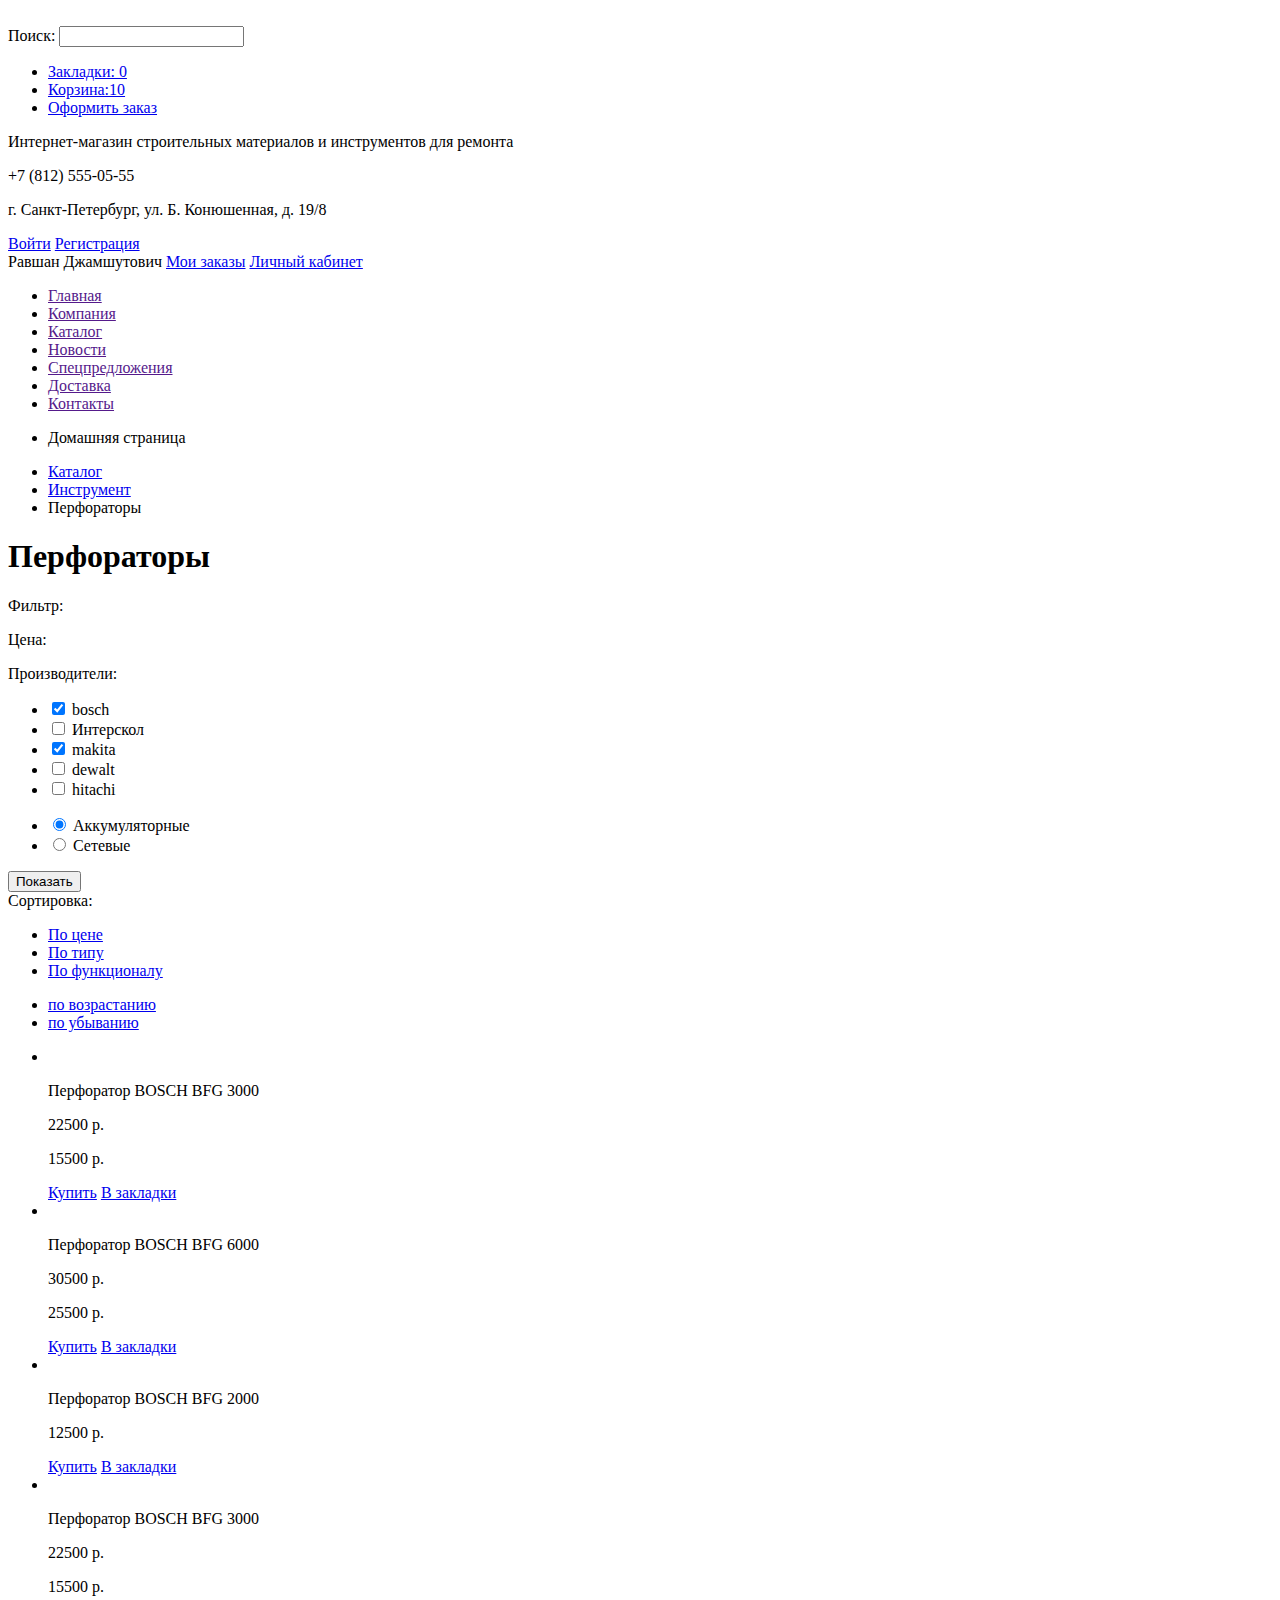
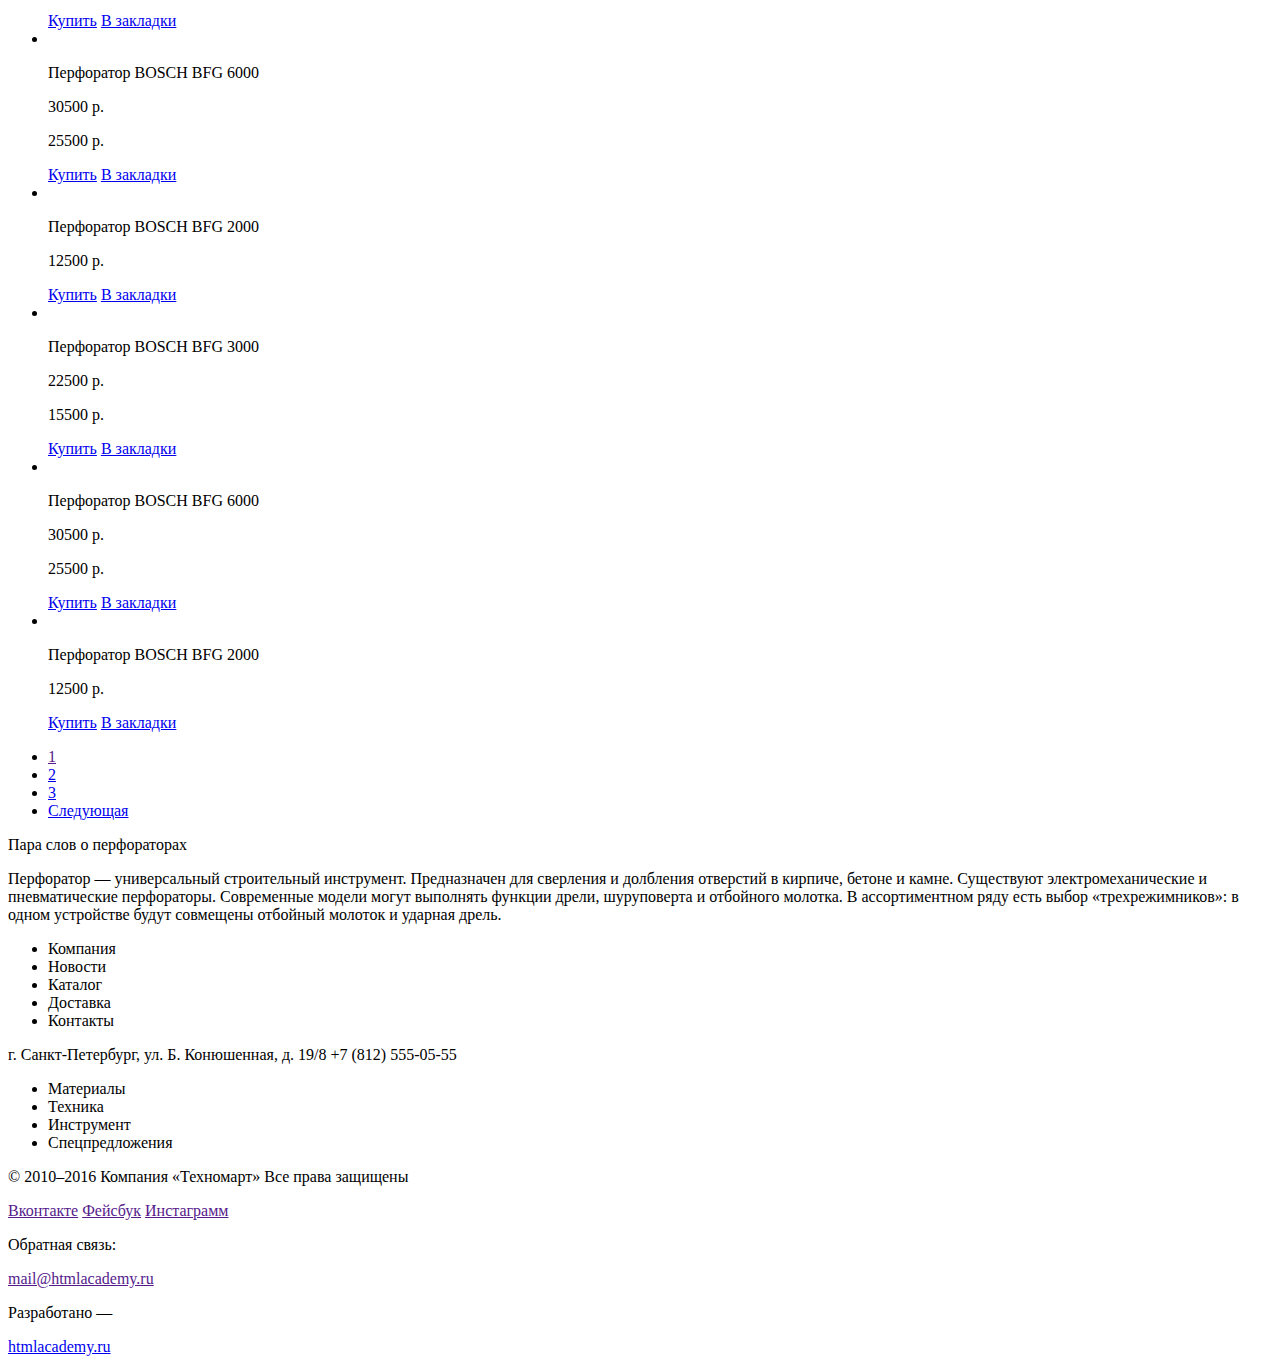
==== catalog.html @ 4c8e5099 "разметка catalog" ====
<!DOCTYPE html>
<html lang="ru">
  <head>
    <meta charset="utf-8">
    <title>HTML Academy: Техномарт</title>
  </head>
  <body>
    <header>
      <section class="top-menu">
        <div class="logo">
          <img src="" alt="">
        </div>
        <section class="top-menu__search">
          <form action="">
            <label for="search">Поиск:</label>
            <input type="text" name="search">
          </form>
        </section>
        <section class="top-menu__cart">
          <ul class="cart__list">
            <li class="cart__item">
              <a href="#" class="cart__link">Закладки: 0</a>
            </li>
            <li class="cart__item">
              <a href="#" class="cart__link  cart__link--color">Корзина:10</a>
            </li>
            <li class="cart__item">
              <a href="#" class="cart__link">Оформить заказ</a>
            </li>
          </ul>
        </section>
      </section>
      <section class="user-menu">
        <div class="user-menu__slogan">
          <p>Интернет-магазин строительных материалов и инструментов для ремонта</p>
        </div>
        <section class="user-menu__contacts">
          <p class="user-menu__contacts-tel">+7 (812) 555-05-55</p>
          <p class="user-menu__contacts-adress">г. Санкт-Петербург, ул. Б. Конюшенная, д. 19/8</p>
        </section>
        <section class="user-menu__login">
          <div class="user-menu__login-enter  user-menu__login-enter--hidden">
            <a href="#">Войти</a>
            <a href="#">Регистрация</a>
          </div>
          <div class="user-menu__login-info">
            <a class="user-menu__login-name">Равшан Джамшутович</a>
            <a href="#">Мои заказы</a>
            <a href="#">Личный кабинет</a>
          </div>
        </section>
      </section>
      <nav class="menu-navigation">
        <ul class="menu-navigation__list">
          <li class="menu-navigation__item">
            <a href="" class="menu-navigation__link">Главная</a>
            </li>
          <li class="menu-navigation__item">
            <a href="" class="menu-navigation__link">Компания</a>
          </li>
          <li class="menu-navigation__item">
            <a href="" class="menu-navigation__link">Каталог</a>
          </li>
          <li class="menu-navigation__item">
            <a href="" class="menu-navigation__link">Новости</a>
          </li>
          <li class="menu-navigation__item">
            <a href="" class="menu-navigation__link">Спецпредложения</a>
          </li>
          <li class="menu-navigation__item">
            <a href="" class="menu-navigation__link">Доставка</a>
          </li>
          <li class="menu-navigation__item">
            <a href="" class="menu-navigation__link">Контакты</a>
          </li>
        </ul>
      </nav>
    </header>
    <main class="catalog">
      <div class="breadcrumbs">
        <ul class="breadcrumbs__list">
          <li class="breadcrumbs__item">
            <p class="breadcrumbs__item-text  breadcrumbs__item-text--hidden">Домашняя страница</p>
          </li>
          <li class="breadcrumbs__item">
            <a href="#" class="breadcrumbs__item-link">Каталог</a>
          </li>
          <li class="breadcrumbs__item">
            <a href="#" class="breadcrumbs__item-link">Инструмент</a>
          </li>
          <li class="breadcrumbs__item">
            <a class="breadcrumbs__item-link">Перфораторы</a>
          </li>
        </ul>
      </div>
      <section class="catalog__title">
        <h1>Перфораторы</h1>
      </section>
      <aside class="filter">
        <form action="">
          <p class="filter__title">Фильтр:</p>
          <div class="filter__price">
            <p class="filter__price-title">Цена:</p>
            <div class="filter__price-toggle"></div>
            <div class="filter__price-numbers"></div>
          </div>
          <div class="filter__mark">
            <p class="filter__mark-title">Производители:</p>
            <ul class="filter__mark-list">
              <li class="filter__mark-item">
                <input type="checkbox" name="bosch" id="bosch" checked>
                <label for="bosch">bosch</label>
              </li>
              <li class="filter__mark-item">
                <input type="checkbox" name="interskol" id="interskol">
                <label for="interskol">Интерскол</label>
              </li>
              <li class="filter__mark-item">
                <input type="checkbox" name="makita" id="makita" checked>
                <label for="makita">makita</label>
              </li>
              <li class="filter__mark-item">
                <input type="checkbox" name="dewalt" id="dewalt">
                <label for="dewalt">dewalt</label>
              </li>
              <li class="filter__mark-item">
                <input type="checkbox" name="hitachi" id="hitachi">
                <label for="hitachi">hitachi</label>
              </li>
            </ul>
          </div>
          <div class="filter__type">
            <ul class="filter__type-list">
              <li class="filter__type-item">
                <input type="radio" name="battery" id="battery" value="Аккумуляторные" checked>
                <label for="battery">Аккумуляторные</label>
              </li>
              <li class="filter__type-item">
                <input type="radio" name="mains" id="mains" value="Сетевые">
                <label for="mains">Сетевые</label>
              </li>
            </ul>
          </div>
          <button type="submit">Показать</button>
        </form>
      </aside>
      <section class="catalog__content">
        <div class="sorting">
          <span class="sorting__title">Сортировка:</span>
          <ul class="sorting__menu">
            <li class="sorting__menu-item">
              <a href="#">По цене</a>
            </li>
            <li class="sorting__menu-item">
              <a href="#">По типу</a>
            </li>
            <li class="sorting__menu-item">
              <a href="#">По функционалу</a>
            </li>
          </ul>
          <ul class="sorting__sign">
            <li class="sorting__sign-item">
              <a href="#">по возрастанию</a>
            </li>
            <li class="sorting__sign-item">
              <a href="#">по убыванию</a>
            </li>
          </ul>
        </div>
        <section class="product">
          <ul class="product__list">
            <li class="product__item">
              <div class="product__item-info">
                <img src="" alt="">
                <p class="product__item-info-name">Перфоратор BOSCH BFG 3000</p>
                <p class="product__item-info-oldcost">22500 р.</p>
                <p class="product__item-info-price">15500 р.</p>
              </div>
              <div class="product__item-buy  product__item-buy--hover">
                <a href="#" class="product__item-buy-cart">Купить</a>
                <a href="#" class="product__item-buy-bookmarks">В закладки</a>
              </div>
            </li>
            <li class="product__item">
              <div class="product__item-info">
                <img src="" alt="">
                <p class="product__item-info-name">Перфоратор BOSCH BFG 6000</p>
                <p class="product__item-info-oldcost">30500 р.</p>
                <p class="product__item-info-price">25500 р.</p>
              </div>
              <div class="product__item-buy  product__item-buy--hover">
                <a href="#" class="product__item-buy-cart">Купить</a>
                <a href="#" class="product__item-buy-bookmarks">В закладки</a>
              </div>
            </li>
            <li class="product__item  product__item--new">
              <div class="product__item-info">
                <img src="" alt="">
                <p class="product__item-info-name">Перфоратор BOSCH BFG 2000</p>
                <p class="product__item-info-price">12500 р.</p>
              </div>
              <div class="product__item-buy  product__item-buy--hover">
                <a href="#" class="product__item-buy-cart">Купить</a>
                <a href="#" class="product__item-buy-bookmarks">В закладки</a>
              </div>
            </li>
            <li class="product__item">
              <div class="product__item-info">
                <img src="" alt="">
                <p class="product__item-info-name">Перфоратор BOSCH BFG 3000</p>
                <p class="product__item-info-oldcost">22500 р.</p>
                <p class="product__item-info-price">15500 р.</p>
              </div>
              <div class="product__item-buy  product__item-buy--hover">
                <a href="#" class="product__item-buy-cart">Купить</a>
                <a href="#" class="product__item-buy-bookmarks">В закладки</a>
              </div>
            </li>
            <li class="product__item  product__item--new">
              <div class="product__item-info">
                <img src="" alt="">
                <p class="product__item-info-name">Перфоратор BOSCH BFG 6000</p>
                <p class="product__item-info-oldcost">30500 р.</p>
                <p class="product__item-info-price">25500 р.</p>
              </div>
              <div class="product__item-buy  product__item-buy--hover">
                <a href="#" class="product__item-buy-cart">Купить</a>
                <a href="#" class="product__item-buy-bookmarks">В закладки</a>
              </div>
            </li>
            <li class="product__item">
              <div class="product__item-info">
                <img src="" alt="">
                <p class="product__item-info-name">Перфоратор BOSCH BFG 2000</p>
                <p class="product__item-info-price">12500 р.</p>
              </div>
              <div class="product__item-buy  product__item-buy--hover">
                <a href="#" class="product__item-buy-cart">Купить</a>
                <a href="#" class="product__item-buy-bookmarks">В закладки</a>
              </div>
            </li>
            <li class="product__item    product__item--new">
              <div class="product__item-info">
                <img src="" alt="">
                <p class="product__item-info-name">Перфоратор BOSCH BFG 3000</p>
                <p class="product__item-info-oldcost">22500 р.</p>
                <p class="product__item-info-price">15500 р.</p>
              </div>
              <div class="product__item-buy  product__item-buy--hover">
                <a href="#" class="product__item-buy-cart">Купить</a>
                <a href="#" class="product__item-buy-bookmarks">В закладки</a>
              </div>
            </li>
            <li class="product__item">
              <div class="product__item-info">
                <img src="" alt="">
                <p class="product__item-info-name">Перфоратор BOSCH BFG 6000</p>
                <p class="product__item-info-oldcost">30500 р.</p>
                <p class="product__item-info-price">25500 р.</p>
              </div>
              <div class="product__item-buy  product__item-buy--hover">
                <a href="#" class="product__item-buy-cart">Купить</a>
                <a href="#" class="product__item-buy-bookmarks">В закладки</a>
              </div>
            </li>
            <li class="product__item">
              <div class="product__item-info">
                <img src="" alt="">
                <p class="product__item-info-name">Перфоратор BOSCH BFG 2000</p>
                <p class="product__item-info-price">12500 р.</p>
              </div>
              <div class="product__item-buy  product__item-buy--hover">
                <a href="#" class="product__item-buy-cart">Купить</a>
                <a href="#" class="product__item-buy-bookmarks">В закладки</a>
              </div>
            </li>
          </ul>
        </section>
      </section>
      <div class="pagination">
        <ul class="pagination__list">
          <li class="pagination__item">
            <a href="" class="pagination__item-link">1</a>
          </li>
          <li class="pagination__item">
            <a href="#" class="pagination__item-link">2</a>
          </li>
          <li class="pagination__item">
            <a href="#" class="pagination__item-link">3</a>
          </li>
          <li class="pagination__item">
            <a href="#" class="pagination__item-link">Следующая</a>
          </li>
        </ul>
      </div>
      <section class="about-product">
        <span class="about-product__title">Пара слов о перфораторах</span>
        <p class="about-product__text">Перфоратор — универсальный строительный инструмент. Предназначен для сверления и долбления отверстий в кирпиче, бетоне и камне. Существуют электромеханические и пневматические перфораторы. Современные модели могут выполнять функции дрели, шуруповерта и отбойного молотка. В ассортиментном ряду есть выбор «трехрежимников»: в одном устройстве будут совмещены отбойный молоток и ударная дрель.
        </p>
      </section>
    </main>
    <footer>
      <div class="footer__top">
        <div class="logo"></div>
        <nav class="footer__top-menu">
          <ul class="footer__top-menu-list">
            <li class="footer__top-menu-item">Компания</li>
            <li class="footer__top-menu-item">Новости</li>
            <li class="footer__top-menu-item">Каталог</li>
            <li class="footer__top-menu-item">Доставка</li>
            <li class="footer__top-menu-item">Контакты</li>
          </ul>
        </nav>
        <p class="footer__top-adress">г. Санкт-Петербург, ул. Б. Конюшенная, д. 19/8 +7 (812) 555-05-55
        </p>
        <section class="footer__top-submenu">
          <ul class="footer__top-submenu-list">
            <li class="footer__top-submenu-item">Материалы</li>
            <li class="footer__top-submenu-item">Техника</li>
            <li class="footer__top-submenu-item">Инструмент</li>
            <li class="footer__top-submenu-item">Спецпредложения</li>
          </ul>
        </section>
      </div>
      <div class="footer-bottom">
        <section class="footer-bottom__copyright">
          <p class="footer-bottom__copyright-text">© 2010–2016 Компания «Техномарт» Все права защищены
          </p>
        </section>
        <section class="footer-bottom__social">
          <a href="" class="footer-bottom__social-link">Вконтакте</a>
          <a href="" class="footer-bottom__social-link">Фейсбук</a>
          <a href="" class="footer-bottom__social-link">Инстаграмм</a>
        </section>
        <div class="footer-bottom__feedback">
          <p class="footer-bottom__feedback-text">Обратная связь:</p>
          <a href="" class="footer-bottom__feedback-mail">mail@htmlacademy.ru</a>
        </div>
        <div class="footer-bottom__developer">
          <p class="footer-bottom__developer-text">Разработано —</p>
          <a href="htmlacademy.ru" class="footer-bottom__developer-link">htmlacademy.ru</a>
        </div>
      </div>
    </footer>
  </body>
</html>
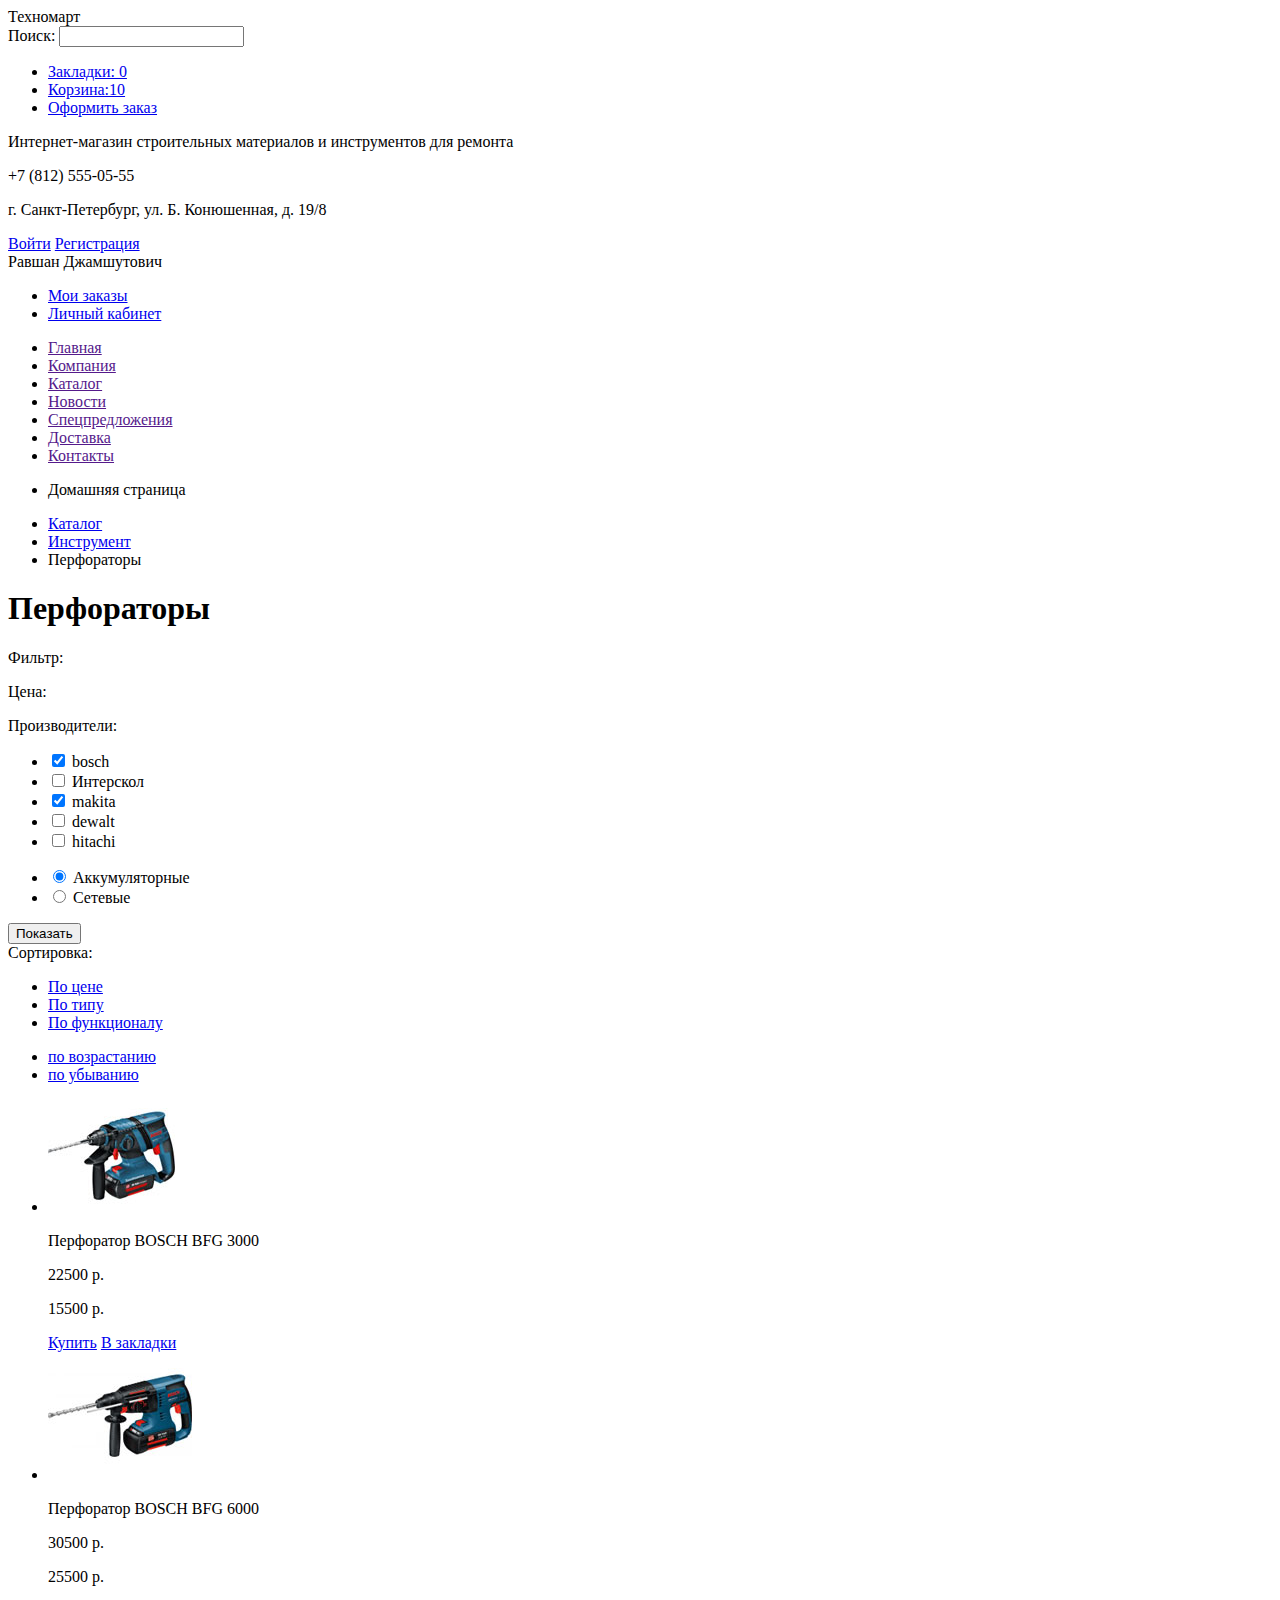
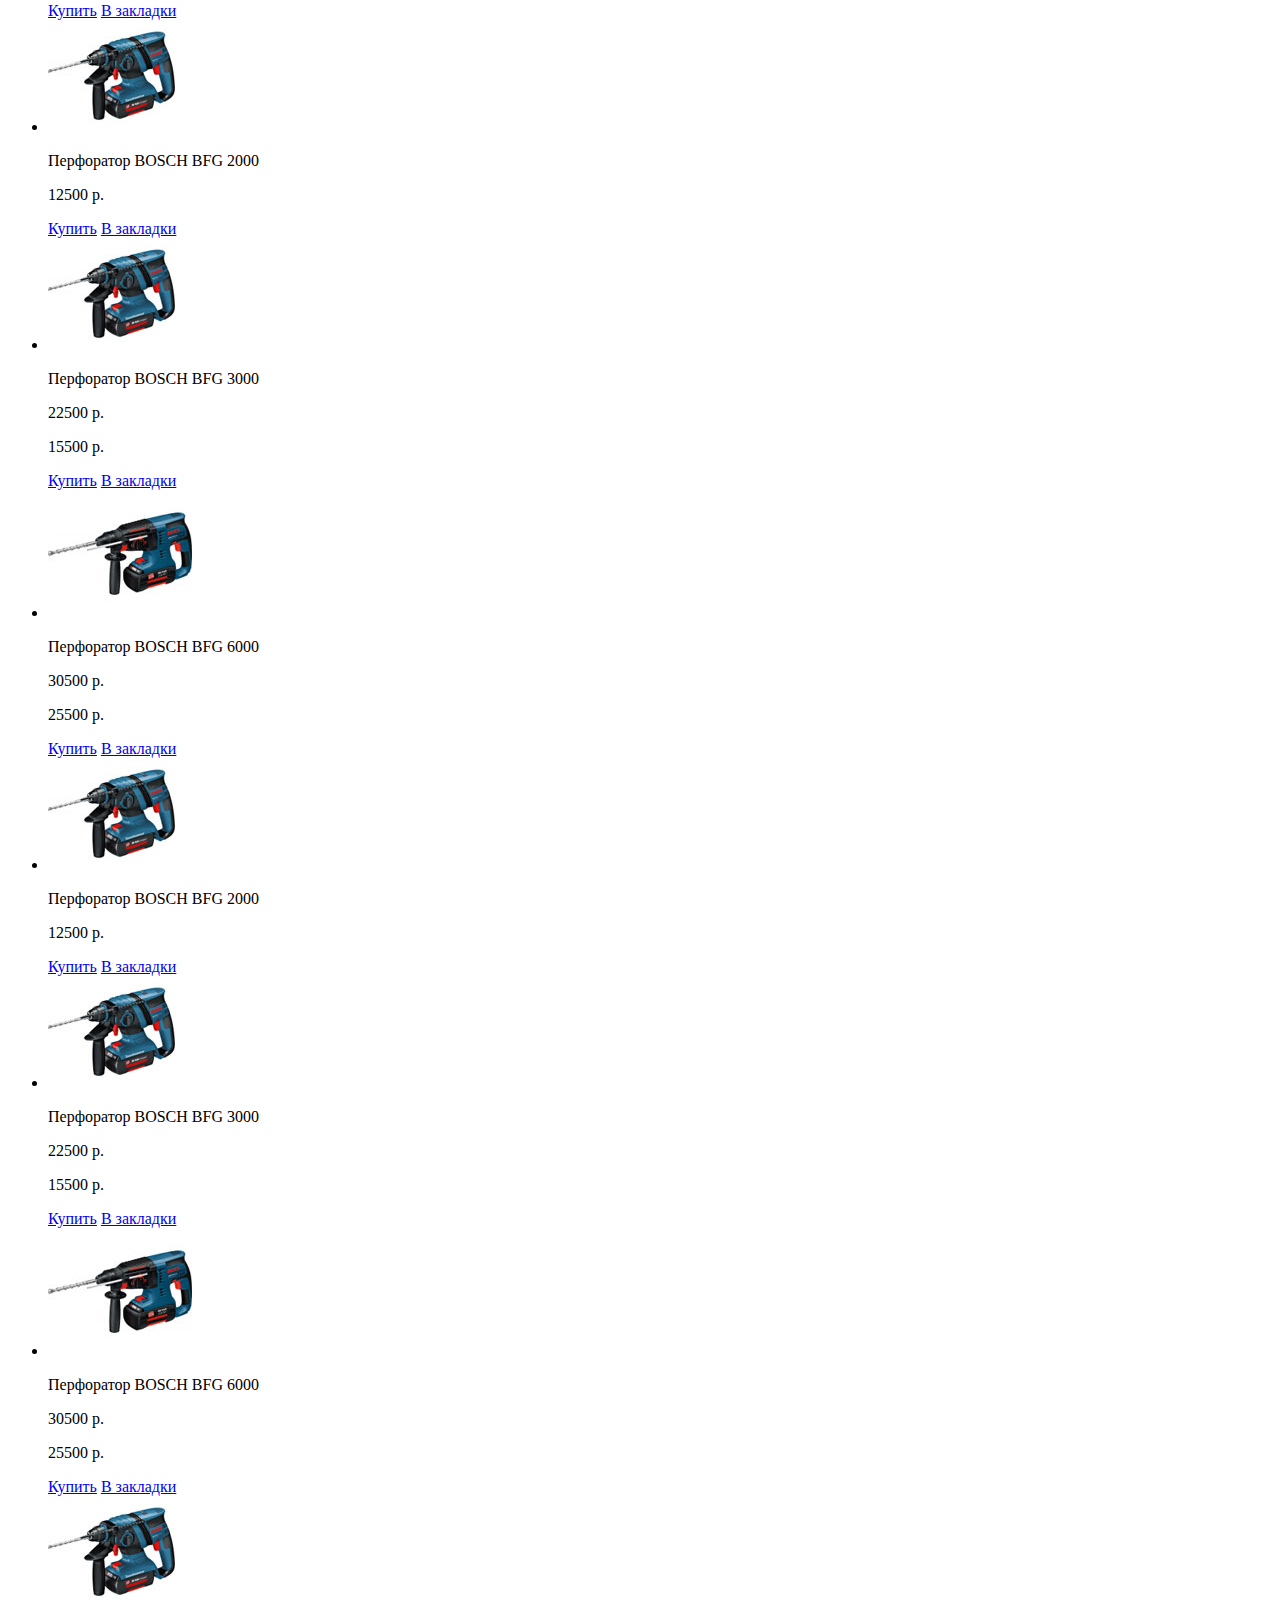
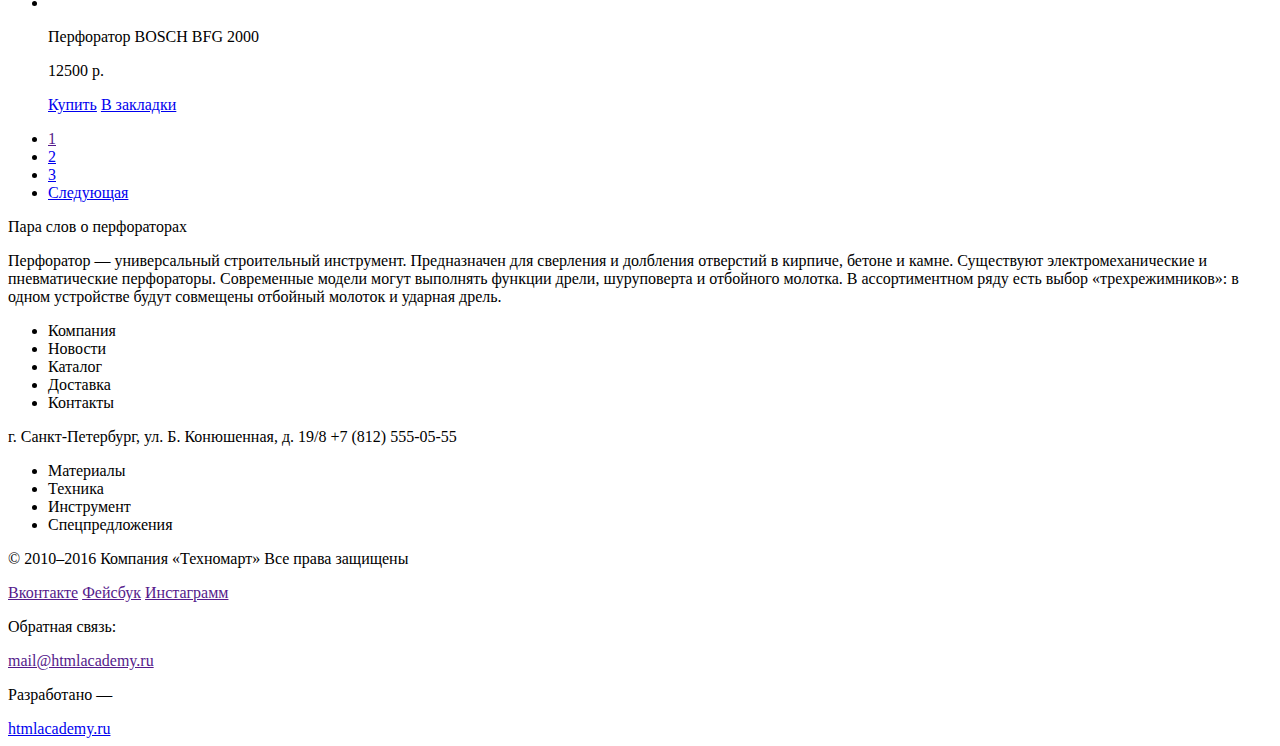
==== commit 4b00843b: "правки бэм-наименований и добавление изображений" ====
--- a/catalog.html
+++ b/catalog.html
@@ -8,24 +8,24 @@
     <header>
       <section class="top-menu">
         <div class="logo">
-          <img src="" alt="">
+          <span>Техномарт</span>
         </div>
         <section class="top-menu__search">
-          <form action="">
+          <form method="get">
             <label for="search">Поиск:</label>
-            <input type="text" name="search">
+            <input type="text" name="search" id="search">
           </form>
         </section>
         <section class="top-menu__cart">
-          <ul class="cart__list">
-            <li class="cart__item">
-              <a href="#" class="cart__link">Закладки: 0</a>
-            </li>
-            <li class="cart__item">
-              <a href="#" class="cart__link  cart__link--color">Корзина:10</a>
-            </li>
-            <li class="cart__item">
-              <a href="#" class="cart__link">Оформить заказ</a>
+          <ul class="top-menu__cart-list">
+            <li class="top-menu__cart-tem">
+              <a href="#" class="top-menu__cart-item-link">Закладки: 0</a>
+            </li>
+            <li class="top-menu__cart-item">
+              <a href="#" class="top-menu__cart-item-link  top-menu__cart-item-link--color">Корзина:10</a>
+            </li>
+            <li class="top-menu__cart-item">
+              <a href="#" class="top-menu__cart-item-link">Оформить заказ</a>
             </li>
           </ul>
         </section>
@@ -39,14 +39,20 @@
           <p class="user-menu__contacts-adress">г. Санкт-Петербург, ул. Б. Конюшенная, д. 19/8</p>
         </section>
         <section class="user-menu__login">
-          <div class="user-menu__login-enter  user-menu__login-enter--hidden">
-            <a href="#">Войти</a>
-            <a href="#">Регистрация</a>
-          </div>
-          <div class="user-menu__login-info">
+          <div class="user-menu__login-enter">
+            <a href="#" title="Войти">Войти</a>
+            <a href="#" title="Регистрация">Регистрация</a>
+          </div>
+          <div class="user-menu__login-info  user-menu__login-info--hidden">
             <a class="user-menu__login-name">Равшан Джамшутович</a>
-            <a href="#">Мои заказы</a>
-            <a href="#">Личный кабинет</a>
+            <ul class="user-menu__login-info-list">
+              <li class="user-menu__login-info-item">
+                <a href="#">Мои заказы</a>
+              </li>
+              <li class="user-menu__login-info-item">
+                <a href="#">Личный кабинет</a>
+              </li>
+            </ul>
           </div>
         </section>
       </section>
@@ -97,7 +103,7 @@
         <h1>Перфораторы</h1>
       </section>
       <aside class="filter">
-        <form action="">
+        <form method="get">
           <p class="filter__title">Фильтр:</p>
           <div class="filter__price">
             <p class="filter__price-title">Цена:</p>
@@ -171,7 +177,7 @@
           <ul class="product__list">
             <li class="product__item">
               <div class="product__item-info">
-                <img src="" alt="">
+                <img src="img/bosh3000.jpg" width="127" height="112" alt="BOSCH BFG 3000">
                 <p class="product__item-info-name">Перфоратор BOSCH BFG 3000</p>
                 <p class="product__item-info-oldcost">22500 р.</p>
                 <p class="product__item-info-price">15500 р.</p>
@@ -183,7 +189,7 @@
             </li>
             <li class="product__item">
               <div class="product__item-info">
-                <img src="" alt="">
+                <img src="img/bosh6000.jpg" width="144" height="128" alt="BOSCH BFG 6000">
                 <p class="product__item-info-name">Перфоратор BOSCH BFG 6000</p>
                 <p class="product__item-info-oldcost">30500 р.</p>
                 <p class="product__item-info-price">25500 р.</p>
@@ -195,7 +201,7 @@
             </li>
             <li class="product__item  product__item--new">
               <div class="product__item-info">
-                <img src="" alt="">
+                <img src="img/bosh2000.jpg" width="127" height="112" alt="BOSCH BFG 2000">
                 <p class="product__item-info-name">Перфоратор BOSCH BFG 2000</p>
                 <p class="product__item-info-price">12500 р.</p>
               </div>
@@ -206,7 +212,7 @@
             </li>
             <li class="product__item">
               <div class="product__item-info">
-                <img src="" alt="">
+                <img src="img/bosh3000.jpg" width="127" height="112" alt="BOSCH BFG 3000">
                 <p class="product__item-info-name">Перфоратор BOSCH BFG 3000</p>
                 <p class="product__item-info-oldcost">22500 р.</p>
                 <p class="product__item-info-price">15500 р.</p>
@@ -218,7 +224,7 @@
             </li>
             <li class="product__item  product__item--new">
               <div class="product__item-info">
-                <img src="" alt="">
+                <img src="img/bosh6000.jpg" width="144" height="128" alt="BOSCH BFG 6000">
                 <p class="product__item-info-name">Перфоратор BOSCH BFG 6000</p>
                 <p class="product__item-info-oldcost">30500 р.</p>
                 <p class="product__item-info-price">25500 р.</p>
@@ -230,7 +236,7 @@
             </li>
             <li class="product__item">
               <div class="product__item-info">
-                <img src="" alt="">
+                <img src="img/bosh2000.jpg" width="127" height="112" alt="BOSCH BFG 2000">
                 <p class="product__item-info-name">Перфоратор BOSCH BFG 2000</p>
                 <p class="product__item-info-price">12500 р.</p>
               </div>
@@ -239,9 +245,9 @@
                 <a href="#" class="product__item-buy-bookmarks">В закладки</a>
               </div>
             </li>
-            <li class="product__item    product__item--new">
-              <div class="product__item-info">
-                <img src="" alt="">
+            <li class="product__item  product__item--new">
+              <div class="product__item-info">
+                <img src="img/bosh3000.jpg" width="127" height="112" alt="BOSCH BFG 3000">
                 <p class="product__item-info-name">Перфоратор BOSCH BFG 3000</p>
                 <p class="product__item-info-oldcost">22500 р.</p>
                 <p class="product__item-info-price">15500 р.</p>
@@ -253,7 +259,7 @@
             </li>
             <li class="product__item">
               <div class="product__item-info">
-                <img src="" alt="">
+                <img src="img/bosh6000.jpg" width="144" height="128" alt="BOSCH BFG 6000">
                 <p class="product__item-info-name">Перфоратор BOSCH BFG 6000</p>
                 <p class="product__item-info-oldcost">30500 р.</p>
                 <p class="product__item-info-price">25500 р.</p>
@@ -265,7 +271,7 @@
             </li>
             <li class="product__item">
               <div class="product__item-info">
-                <img src="" alt="">
+                <img src="img/bosh2000.jpg" width="127" height="112" alt="BOSCH BFG 2000">
                 <p class="product__item-info-name">Перфоратор BOSCH BFG 2000</p>
                 <p class="product__item-info-price">12500 р.</p>
               </div>
@@ -300,25 +306,25 @@
       </section>
     </main>
     <footer>
-      <div class="footer__top">
+      <div class="footer-top">
         <div class="logo"></div>
-        <nav class="footer__top-menu">
-          <ul class="footer__top-menu-list">
-            <li class="footer__top-menu-item">Компания</li>
-            <li class="footer__top-menu-item">Новости</li>
-            <li class="footer__top-menu-item">Каталог</li>
-            <li class="footer__top-menu-item">Доставка</li>
-            <li class="footer__top-menu-item">Контакты</li>
+        <nav class="footer-top__menu">
+          <ul class="footer-top__menu-list">
+            <li class="footer-top__menu-item">Компания</li>
+            <li class="footer-top__menu-item">Новости</li>
+            <li class="footer-top__menu-item">Каталог</li>
+            <li class="footer-top__menu-item">Доставка</li>
+            <li class="footer-top__menu-item">Контакты</li>
           </ul>
         </nav>
-        <p class="footer__top-adress">г. Санкт-Петербург, ул. Б. Конюшенная, д. 19/8 +7 (812) 555-05-55
+        <p class="footer-top__adress">г. Санкт-Петербург, ул. Б. Конюшенная, д. 19/8 +7 (812) 555-05-55
         </p>
-        <section class="footer__top-submenu">
-          <ul class="footer__top-submenu-list">
-            <li class="footer__top-submenu-item">Материалы</li>
-            <li class="footer__top-submenu-item">Техника</li>
-            <li class="footer__top-submenu-item">Инструмент</li>
-            <li class="footer__top-submenu-item">Спецпредложения</li>
+        <section class="footer-top__submenu">
+          <ul class="footer-top__submenu-list">
+            <li class="footer-top__submenu-item">Материалы</li>
+            <li class="footer-top__submenu-item">Техника</li>
+            <li class="footer-top__submenu-item">Инструмент</li>
+            <li class="footer-top__submenu-item">Спецпредложения</li>
           </ul>
         </section>
       </div>
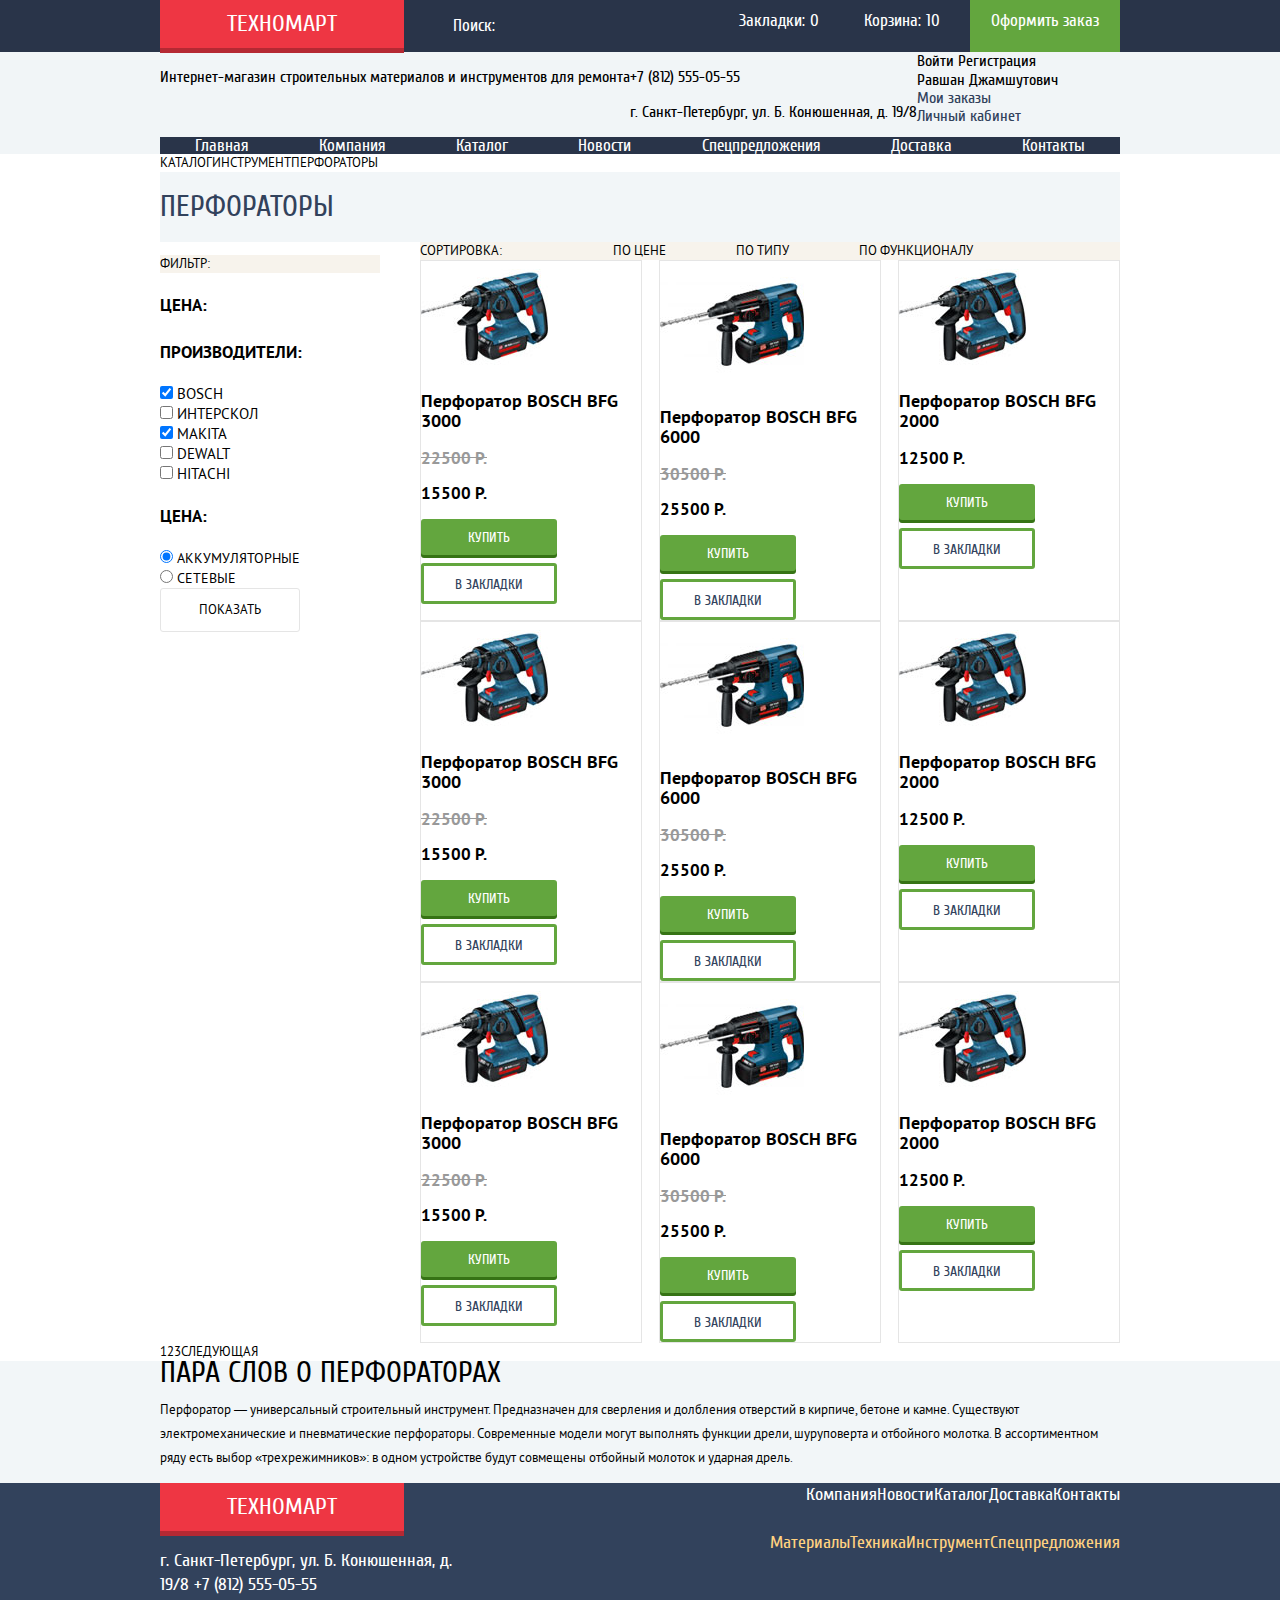
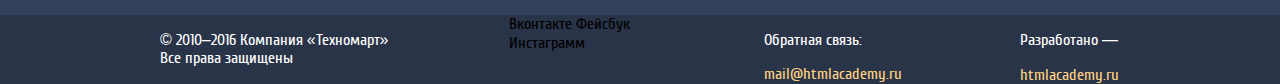
==== commit 21daf385: "правка разметки + сетка" ====
--- a/catalog.html
+++ b/catalog.html
@@ -2,349 +2,385 @@
 <html lang="ru">
   <head>
     <meta charset="utf-8">
+    <link href="css/normalize.css" rel="stylesheet">
+    <link href="css/style.css" rel="stylesheet">
     <title>HTML Academy: Техномарт</title>
   </head>
   <body>
     <header>
       <section class="top-menu">
-        <div class="logo">
-          <span>Техномарт</span>
-        </div>
-        <section class="top-menu__search">
-          <form method="get">
-            <label for="search">Поиск:</label>
-            <input type="text" name="search" id="search">
-          </form>
+        <div class="wrapper  wrapper--nowrap">
+          <div class="logo">
+            <a href="index.html" class="logo__title">Техномарт</a>
+          </div>
+          <section class="top-menu__search">
+            <form method="get" class="form-search">
+              <label for="search" class="form-search__name">Поиск:</label>
+              <input type="search" name="search" id="search" class="form-search__input">
+            </form>
+          </section>
+          <section class="top-menu__cart">
+            <ul class="top-menu__cart-list">
+              <li class="top-menu__cart-item">
+                <a href="#" class="top-menu__cart-item-link">Закладки:<span>0</span></a>
+              </li>
+              <li class="top-menu__cart-item">
+                <a href="#" class="top-menu__cart-item-link  top-menu__cart-item-link--color">Корзина:<span>10</span></a>
+              </li>
+              <li class="top-menu__cart-item">
+                <a href="#" class="top-menu__cart-item-link">Оформить заказ</a>
+              </li>
+            </ul>
+          </section>
+        </div>
+      </section>
+      <div class="wrapper">
+        <section class="user-menu">
+          <div class="user-menu__slogan">
+            <p>Интернет-магазин строительных материалов и инструментов для ремонта</p>
+          </div>
+          <section class="user-menu__contacts">
+            <p class="user-menu__contacts-tel">+7 (812) 555-05-55</p>
+            <p class="user-menu__contacts-adress">г. Санкт-Петербург, ул. Б. Конюшенная, д. 19/8
+            </p>
+          </section>
+          <section class="user-menu__login">
+            <div class="user-menu__login-enter">
+              <a href="#" title="Войти">Войти</a>
+              <a href="#" title="Регистрация">Регистрация</a>
+            </div>
+            <div class="user-menu__login-info  user-menu__login-info--hidden">
+              <a class="user-menu__login-name">Равшан Джамшутович</a>
+              <ul class="user-menu__login-info-list">
+                <li class="user-menu__login-info-item">
+                  <a href="#">Мои заказы</a>
+                </li>
+                <li class="user-menu__login-info-item">
+                  <a href="#">Личный кабинет</a>
+                </li>
+              </ul>
+            </div>
+          </section>
         </section>
-        <section class="top-menu__cart">
-          <ul class="top-menu__cart-list">
-            <li class="top-menu__cart-tem">
-              <a href="#" class="top-menu__cart-item-link">Закладки: 0</a>
-            </li>
-            <li class="top-menu__cart-item">
-              <a href="#" class="top-menu__cart-item-link  top-menu__cart-item-link--color">Корзина:10</a>
-            </li>
-            <li class="top-menu__cart-item">
-              <a href="#" class="top-menu__cart-item-link">Оформить заказ</a>
+        <nav class="menu-navigation">
+          <ul class="menu-navigation__list">
+            <li class="menu-navigation__item">
+              <a href="index.html" class="menu-navigation__link">Главная</a>
+              </li>
+            <li class="menu-navigation__item">
+              <a href="#" class="menu-navigation__link">Компания</a>
+            </li>
+            <li class="menu-navigation__item">
+              <a href="" class="menu-navigation__link">Каталог</a>
+            </li>
+            <li class="menu-navigation__item">
+              <a href="#" class="menu-navigation__link">Новости</a>
+            </li>
+            <li class="menu-navigation__item">
+              <a href="#" class="menu-navigation__link">Спецпредложения</a>
+            </li>
+            <li class="menu-navigation__item">
+              <a href="#" class="menu-navigation__link">Доставка</a>
+            </li>
+            <li class="menu-navigation__item">
+              <a href="#" class="menu-navigation__link">Контакты</a>
             </li>
           </ul>
-        </section>
-      </section>
-      <section class="user-menu">
-        <div class="user-menu__slogan">
-          <p>Интернет-магазин строительных материалов и инструментов для ремонта</p>
-        </div>
-        <section class="user-menu__contacts">
-          <p class="user-menu__contacts-tel">+7 (812) 555-05-55</p>
-          <p class="user-menu__contacts-adress">г. Санкт-Петербург, ул. Б. Конюшенная, д. 19/8</p>
-        </section>
-        <section class="user-menu__login">
-          <div class="user-menu__login-enter">
-            <a href="#" title="Войти">Войти</a>
-            <a href="#" title="Регистрация">Регистрация</a>
-          </div>
-          <div class="user-menu__login-info  user-menu__login-info--hidden">
-            <a class="user-menu__login-name">Равшан Джамшутович</a>
-            <ul class="user-menu__login-info-list">
-              <li class="user-menu__login-info-item">
-                <a href="#">Мои заказы</a>
-              </li>
-              <li class="user-menu__login-info-item">
-                <a href="#">Личный кабинет</a>
-              </li>
-            </ul>
-          </div>
-        </section>
-      </section>
-      <nav class="menu-navigation">
-        <ul class="menu-navigation__list">
-          <li class="menu-navigation__item">
-            <a href="" class="menu-navigation__link">Главная</a>
-            </li>
-          <li class="menu-navigation__item">
-            <a href="" class="menu-navigation__link">Компания</a>
-          </li>
-          <li class="menu-navigation__item">
-            <a href="" class="menu-navigation__link">Каталог</a>
-          </li>
-          <li class="menu-navigation__item">
-            <a href="" class="menu-navigation__link">Новости</a>
-          </li>
-          <li class="menu-navigation__item">
-            <a href="" class="menu-navigation__link">Спецпредложения</a>
-          </li>
-          <li class="menu-navigation__item">
-            <a href="" class="menu-navigation__link">Доставка</a>
-          </li>
-          <li class="menu-navigation__item">
-            <a href="" class="menu-navigation__link">Контакты</a>
-          </li>
-        </ul>
-      </nav>
+        </nav>
+     </div>
     </header>
     <main class="catalog">
-      <div class="breadcrumbs">
-        <ul class="breadcrumbs__list">
-          <li class="breadcrumbs__item">
-            <p class="breadcrumbs__item-text  breadcrumbs__item-text--hidden">Домашняя страница</p>
-          </li>
-          <li class="breadcrumbs__item">
-            <a href="#" class="breadcrumbs__item-link">Каталог</a>
-          </li>
-          <li class="breadcrumbs__item">
-            <a href="#" class="breadcrumbs__item-link">Инструмент</a>
-          </li>
-          <li class="breadcrumbs__item">
-            <a class="breadcrumbs__item-link">Перфораторы</a>
-          </li>
-        </ul>
-      </div>
-      <section class="catalog__title">
-        <h1>Перфораторы</h1>
-      </section>
-      <aside class="filter">
-        <form method="get">
-          <p class="filter__title">Фильтр:</p>
-          <div class="filter__price">
-            <p class="filter__price-title">Цена:</p>
-            <div class="filter__price-toggle"></div>
-            <div class="filter__price-numbers"></div>
-          </div>
-          <div class="filter__mark">
-            <p class="filter__mark-title">Производители:</p>
-            <ul class="filter__mark-list">
-              <li class="filter__mark-item">
-                <input type="checkbox" name="bosch" id="bosch" checked>
-                <label for="bosch">bosch</label>
-              </li>
-              <li class="filter__mark-item">
-                <input type="checkbox" name="interskol" id="interskol">
-                <label for="interskol">Интерскол</label>
-              </li>
-              <li class="filter__mark-item">
-                <input type="checkbox" name="makita" id="makita" checked>
-                <label for="makita">makita</label>
-              </li>
-              <li class="filter__mark-item">
-                <input type="checkbox" name="dewalt" id="dewalt">
-                <label for="dewalt">dewalt</label>
-              </li>
-              <li class="filter__mark-item">
-                <input type="checkbox" name="hitachi" id="hitachi">
-                <label for="hitachi">hitachi</label>
-              </li>
-            </ul>
-          </div>
-          <div class="filter__type">
-            <ul class="filter__type-list">
-              <li class="filter__type-item">
-                <input type="radio" name="battery" id="battery" value="Аккумуляторные" checked>
-                <label for="battery">Аккумуляторные</label>
-              </li>
-              <li class="filter__type-item">
-                <input type="radio" name="mains" id="mains" value="Сетевые">
-                <label for="mains">Сетевые</label>
-              </li>
-            </ul>
-          </div>
-          <button type="submit">Показать</button>
-        </form>
-      </aside>
-      <section class="catalog__content">
-        <div class="sorting">
-          <span class="sorting__title">Сортировка:</span>
-          <ul class="sorting__menu">
-            <li class="sorting__menu-item">
-              <a href="#">По цене</a>
-            </li>
-            <li class="sorting__menu-item">
-              <a href="#">По типу</a>
-            </li>
-            <li class="sorting__menu-item">
-              <a href="#">По функционалу</a>
+      <div class="wrapper">
+        <div class="breadcrumbs">
+          <ul class="breadcrumbs__list">
+            <li class="breadcrumbs__item">
+              <p class="breadcrumbs__item-text  breadcrumbs__item-text--hidden">Домашняя страница</p>
+            </li>
+            <li class="breadcrumbs__item">
+              <a href="#" class="breadcrumbs__item-link">Каталог</a>
+            </li>
+            <li class="breadcrumbs__item">
+              <a href="#" class="breadcrumbs__item-link">Инструмент</a>
+            </li>
+            <li class="breadcrumbs__item">
+              <a class="breadcrumbs__item-link">Перфораторы</a>
             </li>
           </ul>
-          <ul class="sorting__sign">
-            <li class="sorting__sign-item">
-              <a href="#">по возрастанию</a>
-            </li>
-            <li class="sorting__sign-item">
-              <a href="#">по убыванию</a>
+        </div>
+        <section class="catalog__title">
+          <h1>Перфораторы</h1>
+        </section>
+        <aside class="filter">
+          <form method="get">
+            <p class="filter__title">Фильтр:</p>
+            <div class="filter__price">
+              <p class="filter__price-title">Цена:</p>
+              <div class="filter__price-toggle"></div>
+              <div class="filter__price-numbers"></div>
+            </div>
+            <div class="filter__mark">
+              <p class="filter__mark-title">Производители:</p>
+              <ul class="filter__mark-list">
+                <li class="filter__mark-item">
+                  <input type="checkbox" name="bosch" id="bosch" checked>
+                  <label for="bosch">bosch</label>
+                </li>
+                <li class="filter__mark-item">
+                  <input type="checkbox" name="interskol" id="interskol">
+                  <label for="interskol">Интерскол</label>
+                </li>
+                <li class="filter__mark-item">
+                  <input type="checkbox" name="makita" id="makita" checked>
+                  <label for="makita">makita</label>
+                </li>
+                <li class="filter__mark-item">
+                  <input type="checkbox" name="dewalt" id="dewalt">
+                  <label for="dewalt">dewalt</label>
+                </li>
+                <li class="filter__mark-item">
+                  <input type="checkbox" name="hitachi" id="hitachi">
+                  <label for="hitachi">hitachi</label>
+                </li>
+              </ul>
+            </div>
+            <div class="filter__type">
+              <p class="filter__type-title">Цена:</p>
+              <ul class="filter__type-list">
+                <li class="filter__type-item">
+                  <input type="radio" name="battery" id="battery" value="Аккумуляторные" checked>
+                  <label for="battery">Аккумуляторные</label>
+                </li>
+                <li class="filter__type-item">
+                  <input type="radio" name="mains" id="mains" value="Сетевые">
+                  <label for="mains">Сетевые</label>
+                </li>
+              </ul>
+            </div>
+            <button class="btn" type="submit">Показать</button>
+          </form>
+        </aside>
+        <section class="catalog__content">
+          <div class="sorting">
+            <span class="sorting__title">Сортировка:</span>
+            <ul class="sorting__menu">
+              <li class="sorting__menu-item">
+                <a href="#">По цене</a>
+              </li>
+              <li class="sorting__menu-item">
+                <a href="#">По типу</a>
+              </li>
+              <li class="sorting__menu-item">
+                <a href="#">По функционалу</a>
+              </li>
+            </ul>
+            <ul class="sorting__sign">
+              <li class="sorting__sign-item">
+                <a href="#">по возрастанию</a>
+              </li>
+              <li class="sorting__sign-item">
+                <a href="#">по убыванию</a>
+              </li>
+            </ul>
+          </div>
+          <section class="product">
+            <ul class="product__list">
+              <li class="product__item">
+                <div class="product__item-info">
+                  <img src="img/bosh3000.jpg" width="127" height="112" alt="BOSCH BFG 3000">
+                  <p class="product__item-info-name">Перфоратор BOSCH BFG 3000</p>
+                  <p class="product__item-info-oldcost">22500 р.</p>
+                  <p class="product__item-info-price">15500 р.</p>
+                </div>
+                <div class="product__item-buy  product__item-buy--hover">
+                  <a href="#" class="product__item-buy-link  product__item-buy-link--cart">Купить</a>
+                  <a href="#" class="product__item-buy-link  product__item-buy-link--bookmarks">В закладки</a>
+                </div>
+              </li>
+              <li class="product__item">
+                <div class="product__item-info">
+                  <img src="img/bosh6000.jpg" width="144" height="128" alt="BOSCH BFG 6000">
+                  <p class="product__item-info-name">Перфоратор BOSCH BFG 6000</p>
+                  <p class="product__item-info-oldcost">30500 р.</p>
+                  <p class="product__item-info-price">25500 р.</p>
+                </div>
+                <div class="product__item-buy  product__item-buy--hover">
+                  <a href="#" class="product__item-buy-link  product__item-buy-link--cart">Купить</a>
+                  <a href="#" class="product__item-buy-link  product__item-buy-link--bookmarks">В закладки</a>
+                </div>
+              </li>
+              <li class="product__item  product__item--new">
+                <div class="product__item-info">
+                  <img src="img/bosh2000.jpg" width="127" height="112" alt="BOSCH BFG 2000">
+                  <p class="product__item-info-name">Перфоратор BOSCH BFG 2000</p>
+                  <p class="product__item-info-price">12500 р.</p>
+                </div>
+                <div class="product__item-buy  product__item-buy--hover">
+                  <a href="#" class="product__item-buy-link  product__item-buy-link--cart">Купить</a>
+                  <a href="#" class="product__item-buy-link  product__item-buy-link--bookmarks">В закладки</a>
+                </div>
+              </li>
+              <li class="product__item">
+                <div class="product__item-info">
+                  <img src="img/bosh3000.jpg" width="127" height="112" alt="BOSCH BFG 3000">
+                  <p class="product__item-info-name">Перфоратор BOSCH BFG 3000</p>
+                  <p class="product__item-info-oldcost">22500 р.</p>
+                  <p class="product__item-info-price">15500 р.</p>
+                </div>
+                <div class="product__item-buy  product__item-buy--hover">
+                  <a href="#" class="product__item-buy-link  product__item-buy-link--cart">Купить</a>
+                  <a href="#" class="product__item-buy-link  product__item-buy-link--bookmarks">В закладки</a>
+                </div>
+              </li>
+              <li class="product__item  product__item--new">
+                <div class="product__item-info">
+                  <img src="img/bosh6000.jpg" width="144" height="128" alt="BOSCH BFG 6000">
+                  <p class="product__item-info-name">Перфоратор BOSCH BFG 6000</p>
+                  <p class="product__item-info-oldcost">30500 р.</p>
+                  <p class="product__item-info-price">25500 р.</p>
+                </div>
+                <div class="product__item-buy  product__item-buy--hover">
+                  <a href="#" class="product__item-buy-link  product__item-buy-link--cart">Купить</a>
+                  <a href="#" class="product__item-buy-link  product__item-buy-link--bookmarks">В закладки</a>
+                </div>
+              </li>
+              <li class="product__item">
+                <div class="product__item-info">
+                  <img src="img/bosh2000.jpg" width="127" height="112" alt="BOSCH BFG 2000">
+                  <p class="product__item-info-name">Перфоратор BOSCH BFG 2000</p>
+                  <p class="product__item-info-price">12500 р.</p>
+                </div>
+                <div class="product__item-buy  product__item-buy--hover">
+                  <a href="#" class="product__item-buy-link  product__item-buy-link--cart">Купить</a>
+                  <a href="#" class="product__item-buy-link  product__item-buy-link--bookmarks">В закладки</a>
+                </div>
+              </li>
+              <li class="product__item  product__item--new">
+                <div class="product__item-info">
+                  <img src="img/bosh3000.jpg" width="127" height="112" alt="BOSCH BFG 3000">
+                  <p class="product__item-info-name">Перфоратор BOSCH BFG 3000</p>
+                  <p class="product__item-info-oldcost">22500 р.</p>
+                  <p class="product__item-info-price">15500 р.</p>
+                </div>
+                <div class="product__item-buy  product__item-buy--hover">
+                  <a href="#" class="product__item-buy-link  product__item-buy-link--cart">Купить</a>
+                  <a href="#" class="product__item-buy-link  product__item-buy-link--bookmarks">В закладки</a>
+                </div>
+              </li>
+              <li class="product__item">
+                <div class="product__item-info">
+                  <img src="img/bosh6000.jpg" width="144" height="128" alt="BOSCH BFG 6000">
+                  <p class="product__item-info-name">Перфоратор BOSCH BFG 6000</p>
+                  <p class="product__item-info-oldcost">30500 р.</p>
+                  <p class="product__item-info-price">25500 р.</p>
+                </div>
+                <div class="product__item-buy  product__item-buy--hover">
+                  <a href="#" class="product__item-buy-link  product__item-buy-link--cart">Купить</a>
+                  <a href="#" class="product__item-buy-link  product__item-buy-link--bookmarks">В закладки</a>
+                </div>
+              </li>
+              <li class="product__item">
+                <div class="product__item-info">
+                  <img src="img/bosh2000.jpg" width="127" height="112" alt="BOSCH BFG 2000">
+                  <p class="product__item-info-name">Перфоратор BOSCH BFG 2000</p>
+                  <p class="product__item-info-price">12500 р.</p>
+                </div>
+                <div class="product__item-buy  product__item-buy--hover">
+                  <a href="#" class="product__item-buy-link  product__item-buy-link--cart">Купить</a>
+                  <a href="#" class="product__item-buy-link  product__item-buy-link--bookmarks">В закладки</a>
+                </div>
+              </li>
+            </ul>
+          </section>
+        </section>
+        <div class="pagination">
+          <ul class="pagination__list">
+            <li class="pagination__item">
+              <a href="" class="pagination__item-link">1</a>
+            </li>
+            <li class="pagination__item">
+              <a href="#" class="pagination__item-link">2</a>
+            </li>
+            <li class="pagination__item">
+              <a href="#" class="pagination__item-link">3</a>
+            </li>
+            <li class="pagination__item">
+              <a href="#" class="pagination__item-link">Следующая</a>
             </li>
           </ul>
         </div>
-        <section class="product">
-          <ul class="product__list">
-            <li class="product__item">
-              <div class="product__item-info">
-                <img src="img/bosh3000.jpg" width="127" height="112" alt="BOSCH BFG 3000">
-                <p class="product__item-info-name">Перфоратор BOSCH BFG 3000</p>
-                <p class="product__item-info-oldcost">22500 р.</p>
-                <p class="product__item-info-price">15500 р.</p>
-              </div>
-              <div class="product__item-buy  product__item-buy--hover">
-                <a href="#" class="product__item-buy-cart">Купить</a>
-                <a href="#" class="product__item-buy-bookmarks">В закладки</a>
-              </div>
-            </li>
-            <li class="product__item">
-              <div class="product__item-info">
-                <img src="img/bosh6000.jpg" width="144" height="128" alt="BOSCH BFG 6000">
-                <p class="product__item-info-name">Перфоратор BOSCH BFG 6000</p>
-                <p class="product__item-info-oldcost">30500 р.</p>
-                <p class="product__item-info-price">25500 р.</p>
-              </div>
-              <div class="product__item-buy  product__item-buy--hover">
-                <a href="#" class="product__item-buy-cart">Купить</a>
-                <a href="#" class="product__item-buy-bookmarks">В закладки</a>
-              </div>
-            </li>
-            <li class="product__item  product__item--new">
-              <div class="product__item-info">
-                <img src="img/bosh2000.jpg" width="127" height="112" alt="BOSCH BFG 2000">
-                <p class="product__item-info-name">Перфоратор BOSCH BFG 2000</p>
-                <p class="product__item-info-price">12500 р.</p>
-              </div>
-              <div class="product__item-buy  product__item-buy--hover">
-                <a href="#" class="product__item-buy-cart">Купить</a>
-                <a href="#" class="product__item-buy-bookmarks">В закладки</a>
-              </div>
-            </li>
-            <li class="product__item">
-              <div class="product__item-info">
-                <img src="img/bosh3000.jpg" width="127" height="112" alt="BOSCH BFG 3000">
-                <p class="product__item-info-name">Перфоратор BOSCH BFG 3000</p>
-                <p class="product__item-info-oldcost">22500 р.</p>
-                <p class="product__item-info-price">15500 р.</p>
-              </div>
-              <div class="product__item-buy  product__item-buy--hover">
-                <a href="#" class="product__item-buy-cart">Купить</a>
-                <a href="#" class="product__item-buy-bookmarks">В закладки</a>
-              </div>
-            </li>
-            <li class="product__item  product__item--new">
-              <div class="product__item-info">
-                <img src="img/bosh6000.jpg" width="144" height="128" alt="BOSCH BFG 6000">
-                <p class="product__item-info-name">Перфоратор BOSCH BFG 6000</p>
-                <p class="product__item-info-oldcost">30500 р.</p>
-                <p class="product__item-info-price">25500 р.</p>
-              </div>
-              <div class="product__item-buy  product__item-buy--hover">
-                <a href="#" class="product__item-buy-cart">Купить</a>
-                <a href="#" class="product__item-buy-bookmarks">В закладки</a>
-              </div>
-            </li>
-            <li class="product__item">
-              <div class="product__item-info">
-                <img src="img/bosh2000.jpg" width="127" height="112" alt="BOSCH BFG 2000">
-                <p class="product__item-info-name">Перфоратор BOSCH BFG 2000</p>
-                <p class="product__item-info-price">12500 р.</p>
-              </div>
-              <div class="product__item-buy  product__item-buy--hover">
-                <a href="#" class="product__item-buy-cart">Купить</a>
-                <a href="#" class="product__item-buy-bookmarks">В закладки</a>
-              </div>
-            </li>
-            <li class="product__item  product__item--new">
-              <div class="product__item-info">
-                <img src="img/bosh3000.jpg" width="127" height="112" alt="BOSCH BFG 3000">
-                <p class="product__item-info-name">Перфоратор BOSCH BFG 3000</p>
-                <p class="product__item-info-oldcost">22500 р.</p>
-                <p class="product__item-info-price">15500 р.</p>
-              </div>
-              <div class="product__item-buy  product__item-buy--hover">
-                <a href="#" class="product__item-buy-cart">Купить</a>
-                <a href="#" class="product__item-buy-bookmarks">В закладки</a>
-              </div>
-            </li>
-            <li class="product__item">
-              <div class="product__item-info">
-                <img src="img/bosh6000.jpg" width="144" height="128" alt="BOSCH BFG 6000">
-                <p class="product__item-info-name">Перфоратор BOSCH BFG 6000</p>
-                <p class="product__item-info-oldcost">30500 р.</p>
-                <p class="product__item-info-price">25500 р.</p>
-              </div>
-              <div class="product__item-buy  product__item-buy--hover">
-                <a href="#" class="product__item-buy-cart">Купить</a>
-                <a href="#" class="product__item-buy-bookmarks">В закладки</a>
-              </div>
-            </li>
-            <li class="product__item">
-              <div class="product__item-info">
-                <img src="img/bosh2000.jpg" width="127" height="112" alt="BOSCH BFG 2000">
-                <p class="product__item-info-name">Перфоратор BOSCH BFG 2000</p>
-                <p class="product__item-info-price">12500 р.</p>
-              </div>
-              <div class="product__item-buy  product__item-buy--hover">
-                <a href="#" class="product__item-buy-cart">Купить</a>
-                <a href="#" class="product__item-buy-bookmarks">В закладки</a>
-              </div>
-            </li>
-          </ul>
-        </section>
-      </section>
-      <div class="pagination">
-        <ul class="pagination__list">
-          <li class="pagination__item">
-            <a href="" class="pagination__item-link">1</a>
-          </li>
-          <li class="pagination__item">
-            <a href="#" class="pagination__item-link">2</a>
-          </li>
-          <li class="pagination__item">
-            <a href="#" class="pagination__item-link">3</a>
-          </li>
-          <li class="pagination__item">
-            <a href="#" class="pagination__item-link">Следующая</a>
-          </li>
-        </ul>
       </div>
       <section class="about-product">
-        <span class="about-product__title">Пара слов о перфораторах</span>
-        <p class="about-product__text">Перфоратор — универсальный строительный инструмент. Предназначен для сверления и долбления отверстий в кирпиче, бетоне и камне. Существуют электромеханические и пневматические перфораторы. Современные модели могут выполнять функции дрели, шуруповерта и отбойного молотка. В ассортиментном ряду есть выбор «трехрежимников»: в одном устройстве будут совмещены отбойный молоток и ударная дрель.
-        </p>
+        <div class="wrapper">
+          <span class="about-product__title">Пара слов о перфораторах</span>
+          <p class="about-product__text">Перфоратор — универсальный строительный инструмент. Предназначен для сверления и долбления отверстий в кирпиче, бетоне и камне. Существуют электромеханические и пневматические перфораторы. Современные модели могут выполнять функции дрели, шуруповерта и отбойного молотка. В ассортиментном ряду есть выбор «трехрежимников»: в одном устройстве будут совмещены отбойный молоток и ударная дрель.
+          </p>
+        </div>
       </section>
     </main>
     <footer>
       <div class="footer-top">
-        <div class="logo"></div>
-        <nav class="footer-top__menu">
-          <ul class="footer-top__menu-list">
-            <li class="footer-top__menu-item">Компания</li>
-            <li class="footer-top__menu-item">Новости</li>
-            <li class="footer-top__menu-item">Каталог</li>
-            <li class="footer-top__menu-item">Доставка</li>
-            <li class="footer-top__menu-item">Контакты</li>
-          </ul>
-        </nav>
-        <p class="footer-top__adress">г. Санкт-Петербург, ул. Б. Конюшенная, д. 19/8 +7 (812) 555-05-55
-        </p>
-        <section class="footer-top__submenu">
-          <ul class="footer-top__submenu-list">
-            <li class="footer-top__submenu-item">Материалы</li>
-            <li class="footer-top__submenu-item">Техника</li>
-            <li class="footer-top__submenu-item">Инструмент</li>
-            <li class="footer-top__submenu-item">Спецпредложения</li>
-          </ul>
-        </section>
+        <div class="wrapper">
+          <div class="logo">
+            <a class="logo__title">Техномарт</a>
+          </div>
+          <nav class="footer-top__menu">
+            <ul class="footer-top__menu-list">
+              <li class="footer-top__menu-item">
+                <a href="index.html" class="footer-top__menu-item-link">Компания</a>
+              </li>
+              <li class="footer-top__menu-item">
+                <a href="#" class="footer-top__menu-item-link">Новости</a>
+              </li>
+              <li class="footer-top__menu-item">
+                <a href="" class="footer-top__menu-item-link">Каталог</a>
+              </li>
+              <li class="footer-top__menu-item">
+                <a href="#" class="footer-top__menu-item-link">Доставка</a>
+              </li>
+              <li class="footer-top__menu-item">
+                <a href="#" class="footer-top__menu-item-link">Контакты</a>
+              </li>
+            </ul>
+          </nav>
+          <p class="footer-top__adress">г. Санкт-Петербург, ул. Б. Конюшенная, д. 19/8 +7 (812) 555-05-55
+          </p>
+          <section class="footer-top__submenu">
+            <ul class="footer-top__submenu-list">
+              <li class="footer-top__submenu-item">
+                <a href="#" class="footer-top__submenu-item-link">Материалы</a>
+              </li>
+              <li class="footer-top__submenu-item">
+                <a href="#" class="footer-top__submenu-item-link">Техника</a>
+              </li>
+              <li class="footer-top__submenu-item">
+                <a href="#" class="footer-top__submenu-item-link">Инструмент</a>
+              </li>
+              <li class="footer-top__submenu-item">
+                <a href="#" class="footer-top__submenu-item-link">Спецпредложения</a>
+              </li>
+            </ul>
+          </section>
+        </div>
       </div>
       <div class="footer-bottom">
-        <section class="footer-bottom__copyright">
-          <p class="footer-bottom__copyright-text">© 2010–2016 Компания «Техномарт» Все права защищены
-          </p>
-        </section>
-        <section class="footer-bottom__social">
-          <a href="" class="footer-bottom__social-link">Вконтакте</a>
-          <a href="" class="footer-bottom__social-link">Фейсбук</a>
-          <a href="" class="footer-bottom__social-link">Инстаграмм</a>
-        </section>
-        <div class="footer-bottom__feedback">
-          <p class="footer-bottom__feedback-text">Обратная связь:</p>
-          <a href="" class="footer-bottom__feedback-mail">mail@htmlacademy.ru</a>
-        </div>
-        <div class="footer-bottom__developer">
-          <p class="footer-bottom__developer-text">Разработано —</p>
-          <a href="htmlacademy.ru" class="footer-bottom__developer-link">htmlacademy.ru</a>
+        <div class="wrapper">
+          <section class="footer-bottom__copyright">
+            <p class="footer-bottom__copyright-text">© 2010–2016 Компания «Техномарт» Все права защищены
+            </p>
+          </section>
+          <section class="footer-bottom__social">
+            <a href="vk.com" class="footer-bottom__social-link">Вконтакте</a>
+            <a href="facebook.com" class="footer-bottom__social-link">Фейсбук</a>
+            <a href="instagramm.com" class="footer-bottom__social-link">Инстаграмм</a>
+          </section>
+          <div class="footer-bottom__feedback">
+            <p class="footer-bottom__feedback-text">Обратная связь:</p>
+            <a href="mailto:mail@htmlacademy.ru" class="footer-bottom__feedback-mail">mail@htmlacademy.ru</a>
+          </div>
+          <div class="footer-bottom__developer">
+            <p class="footer-bottom__developer-text">Разработано —</p>
+            <a href="htmlacademy.ru" class="footer-bottom__developer-link">htmlacademy.ru</a>
+          </div>
         </div>
       </div>
     </footer>
--- a/css/style.css
+++ b/css/style.css
@@ -0,0 +1,681 @@
+/* ========== ШРИФТЫ =========== */
+
+@font-face {
+  font-family: "PT Sans";
+  font-style: normal;
+  font-weight: 400;
+  src:
+    local("ptsans"),
+    url("fonts/ptsans.woff") format("woff"),
+    url("../fonts/ptsans.woff2") format("woff");
+}
+
+@font-face {
+  font-family: "PT Sans";
+  font-style: normal;
+  font-weight: 700;
+  src:
+    local("ptsansbold"),
+    url("../fonts/ptsansbold.woff") format("woff"),
+    url("../fonts/ptsbold.woff2") format("woff");
+}
+
+@font-face {
+  font-family: "Cuprum";
+  font-style: normal;
+  font-weight: 400;
+  src:
+    local("cuprum"),
+    url("fonts/cuprum.woff") format("woff"),
+    url("../fonts/cuprum.woff2") format("woff");
+}
+
+@font-face {
+  font-family: "Cuprum";
+  font-style: normal;
+  font-weight: 700;
+  src:
+    local("cuprumbold"),
+    url("fonts/cuprumbold.woff") format("woff"),
+    url("fonts/cuprumbold.woff2") format("woff");
+}
+
+@font-face {
+  font-family: "Cuprum";
+  font-style: italic;
+  font-weight: 400;
+  src:
+    local("cuprumitalic"),
+    url("fonts/cuprumitalic.woff") format("woff"),
+    url("../fonts/cuprumitalic.woff2") format("woff");
+}
+
+@font-face {
+  font-family: "Cuprum";
+  font-style: italic;
+  font-weight: 700;
+  src:
+    local("cuprumbolditalic"),
+    url("fonts/cuprumbolditalic.woff") format("woff"),
+    url("fonts/cuprumbolditalic.woff2") format("woff");
+}
+
+/*===========================================*/
+
+
+body {
+  margin: 0;
+  padding: 0;
+  font-family: "Cuprum", "Arial", sans-serif;
+  color: #000000;
+  background-color: #ffffff;
+  transition: all 3s ease;
+}
+
+ul {
+  list-style: none;
+  padding: 0;
+  margin: 0;
+  font-size: 0;
+}
+
+a {
+  text-decoration: none;
+  color: inherit;
+}
+
+img {
+  max-width: 100%;
+  height: auto;
+}
+
+.wrapper {
+  display: flex;
+  flex-wrap: wrap;
+  width: 960px;
+  margin: 0 auto;
+  justify-content: space-between;
+}
+
+/* ==================================================================================== INDEX ============================================================ */
+
+/* =================== МЕНЮ ========================= */
+
+
+header {
+  background: #f1f5f7;
+}
+
+.top-menu {
+  background: #293449;
+}
+
+.wrapper--nowrap {
+  display: flex;
+  justify-content: space-between;
+}
+
+
+.logo__title {
+  display: block;
+  width: 220px;
+  padding: 12px;
+  font-size: 24px;
+  line-height: 24px;
+  font-weight: 400;
+  color: #ffffff;
+  text-transform: uppercase;
+  text-align: center;
+  background: #ee3643;
+  box-shadow: 0 5px 0 0 #b52933;
+}
+
+.top-menu__search {
+  margin-left: 19px;
+  margin-top: 16px;
+  margin-bottom: 16px;
+}
+
+.form-search__name {
+  padding-left: 30px;
+  font-size: 17px;
+  line-height: 18px;
+  font-weight: 400;
+  color: #ffffff;
+}
+
+.form-search__input {
+  margin-left: 10px;
+  color: #ffffff;
+  background: #293449;
+  border: none;
+  outline: none;
+}
+
+.top-menu__cart {
+  flex-grow: 2;
+}
+
+.top-menu__cart-list {
+  display: flex;
+  height: 100%;
+  justify-content: flex-end;
+  color: #000000;
+}
+
+.top-menu__cart-item {
+  padding: 12px 0 15px;
+  font-size: 17px;
+  line-height: 18px;
+  font-weight: 400;
+  color: #ffffff;
+  text-align: center;
+}
+
+.top-menu__cart-item:nth-child(2) {
+  margin-left: 45px;
+  margin-right: 30px;
+}
+
+.top-menu__cart-item:last-child {
+  width: 150px;
+  background: #63a63e;
+}
+
+.top-menu__cart-item-link span {
+  margin-left: 5px;
+}
+
+.user-menu {
+  display: flex;
+  justify-content: space-between;
+}
+
+.user-menu__login-info-item {
+  font-size: 16px;
+  line-height: 18px;
+  font-weight: 400;
+  color: #32425c;
+}
+
+.menu-navigation__list {
+  display: flex;
+  width: 960px;
+  justify-content: space-around;
+  background: #293449;
+}
+
+.menu-navigation__item {
+  font-size: 17px;
+  line-height: 17px;
+  font-weight: 400;
+  color: #ffffff;
+}
+/*===================================================*/
+
+
+/*====================INDEX MAIN===========================*/
+
+
+.sub-menu {
+  display: flex;
+  flex-wrap: wrap;
+  justify-content: space-between;
+}
+
+.category {
+  width: 100%;
+}
+
+.category__list {
+  display: flex;
+  justify-content: space-between;
+}
+
+.category__item,
+.sale__item {
+  font-size: 24px;
+  line-height: 30px;
+  font-weight: 700;
+  color: #000000;
+}
+
+.slider {
+  width: 620px;
+}
+
+.slider--hidden {
+  display: none;
+}
+
+.sale {
+  display: flex;
+  width: 300px;
+}
+
+.popular-product__title {
+  display: flex;
+  justify-content: space-between;
+}
+
+.popular-product__title-text {
+  font-size: 30px;
+  line-height: 30px;
+  font-weight: 400;
+  color: #32425c;
+}
+
+.popular-product__name-list {
+  display: flex;
+  flex-wrap: wrap;
+  justify-content: space-between;
+}
+
+.popular-product__name-item {
+  font-family: "PT Sans", "Arial", sans-serif;
+  font-size: 18px;
+  line-height: 20px;
+  font-weight: 700;
+  color: #000000;
+}
+
+.service {
+  background: #f2f6f8;
+}
+
+.service__description {
+  display: flex;
+  width: 100%;
+  flex-wrap: wrap;
+  justify-content: flex-start;
+}
+
+.service__description-title {
+  width: 100%;
+}
+
+.service__submenu {
+  width: 240px;
+}
+
+.service__submenu-item {
+  font-size: 21px;
+  line-height: 30px;
+  color: #32425c;
+}
+
+.service__features {
+  display: flex;
+  width: 620px;
+  flex-wrap: wrap;
+  justify-content: flex-start;
+}
+
+.service__features--hidden {
+  display: none;
+}
+
+.service__features-title {
+  width: 100%;
+}
+
+.service__features-description {
+  width: 275px;
+}
+
+.info {
+  display: flex;
+  justify-content: space-between;
+}
+
+.about-us {
+  display: flex;
+  width: 520px;
+  flex-wrap: wrap;
+  justify-content: flex-start;
+}
+
+.contacts {
+  display: flex;
+  width: 300px;
+  flex-wrap: wrap;
+  justify-content: flex-start;
+}
+
+
+/*===================================================*/
+
+
+
+/*==================FOOTER===========================*/
+
+
+.footer-top {
+  background: #32425c;
+}
+
+.footer-top__menu-list {
+  display: flex;
+  width: 547px;
+  justify-content: flex-end;
+}
+
+.footer-top__menu-item {
+  font-size: 18px;
+  line-height: 24px;
+  font-weight: 400;
+  color: #ffffff;
+}
+
+.footer-top__adress {
+  width: 322px;
+  font-size: 18px;
+  line-height: 24px;
+  font-weight: 400;
+  color: #ffffff;
+
+}
+
+.footer-top__submenu-list {
+  display: flex;
+  width: 525px;
+  justify-content: flex-end;
+}
+
+.footer-top__submenu-item {
+  font-size: 18px;
+  line-height: 24px;
+  font-weight: 400;
+  color: #ffd180;
+}
+
+.footer-bottom {
+  background: #293449;
+}
+
+.footer-bottom__copyright {
+  width: 230px;
+  font-size: 16px;
+  line-height: 18px;
+  font-weight: 400;
+  color: #000000;
+}
+
+.footer-bottom__copyright-text {
+  color: #ffffff;
+}
+
+.footer-bottom__social {
+  width: 135px;
+}
+
+.footer-bottom__feedback {
+  width: 137px;
+  font-size: 16px;
+  line-height: 18px;
+  font-weight: 400;
+  color: #000000;
+}
+
+.footer-bottom__feedback-text {
+  color: #ffffff;
+}
+
+.footer-bottom__feedback-mail {
+  color: #ffd180;
+}
+
+.footer-bottom__developer {
+  width: 100px;
+}
+
+.footer-bottom__developer-text {
+  color: #ffffff;
+}
+
+.footer-bottom__developer-link {
+  color: #ffd180;
+}
+
+/*===================================================*/
+/* ======================================================================================================================================================= */
+
+
+
+/*=============================================Catalog=================================================================================================*/
+
+.breadcrumbs__list {
+  display: flex;
+  justify-content: flex-start;
+}
+
+.breadcrumbs__item {
+  font-family: "PT Sans", "Arial", sans-serif;
+  font-size: 13px;
+  line-height: 18px;
+  font-weight: 400;
+  text-transform: uppercase;
+}
+
+.breadcrumbs__item-text--hidden {
+  position: absolute;
+  width: 1px;
+  height: 1px;
+  margin: -1px;
+  padding: 0;
+  border: 0;
+  clip: rect(0 0 0 0);
+  overflow: hidden;
+}
+
+.catalog__title {
+  width: 100%;
+  background: #f2f6f8;
+}
+
+h1 {
+  font-size: 30px;
+  line-height: 30px;
+  font-weight: 400;
+  color: #32425c;
+  text-transform: uppercase;
+}
+
+.filter {
+  width: 220px;
+}
+
+.filter__title {
+  font-family: "PT Sans", "Arial", sans-serif;
+  font-size: 13px;
+  line-height: 18px;
+  font-weight: 400;
+  text-transform: uppercase;
+  background: #f7f3ec;
+}
+
+.filter__price-title,
+.filter__mark-title,
+.filter__type-title {
+  font-family: "PT Sans", "Arial", sans-serif;
+  font-size: 17px;
+  line-height: 30px;
+  font-weight: 700;
+  text-transform: uppercase;
+}
+
+.filter__mark-item {
+  font-family: "PT Sans", "Arial", sans-serif;
+  font-size: 15px;
+  line-height: 20px;
+  font-weight: 400;
+  text-transform: uppercase;
+}
+
+.filter__type-item {
+  font-family: "PT Sans", "Arial", sans-serif;
+  font-size: 14px;
+  line-height: 20px;
+  font-weight: 400;
+  text-transform: uppercase;
+}
+
+.btn {
+  width: 140px;
+  padding: 12px;
+  font-family: "PT Sans", "Arial", sans-serif;
+  font-size: 13px;
+  line-height: 18px;
+  font-weight: 400;
+  text-transform: uppercase;
+  background: #ffffff;
+  border: 1px solid #e5e5e5;
+  border-radius: 3px;
+  box-sizing: border-box;
+}
+
+.catalog__content {
+  width: 700px;
+}
+
+.sorting {
+  display: flex;
+  width: 100%;
+  justify-content: space-between;
+  background: #f7f3ec;
+}
+
+.sorting__title {
+  width: 105px;
+  font-family: "PT Sans", "Arial", sans-serif;
+  font-size: 13px;
+  line-height: 18px;
+  font-weight: 400;
+  text-transform: uppercase;
+}
+
+.sorting__menu {
+  display: flex;
+  width: 360px;
+  justify-content: space-between;
+}
+
+.sorting__menu-item {
+  font-family: "PT Sans", "Arial", sans-serif;
+  font-size: 13px;
+  line-height: 18px;
+  font-weight: 400;
+  text-transform: uppercase;
+}
+
+.sorting__sign {
+  display: flex;
+  width: 60px;
+  justify-content: space-between;
+}
+
+.product__list {
+  display: flex;
+  width: 700px;
+  min-height: 995px;
+  justify-content: space-between;
+  align-content: space-between;
+  flex-wrap: wrap;
+}
+
+.product__item {
+  width: 220px;
+  border: 1px solid #e5e5e5;
+}
+
+.product__item-info-name {
+  font-family: "PT Sans", "Arial", sans-serif;
+  font-size: 18px;
+  line-height: 20px;
+  font-weight: 700;
+}
+
+.product__item-info-oldcost {
+  font-family: "PT Sans", "Arial", sans-serif;
+  font-size: 17px;
+  line-height: 18px;
+  font-weight: 700;
+  color: #999999;
+  text-decoration: line-through;
+  text-transform: uppercase;
+}
+
+.product__item-info-price {
+  font-family: "PT Sans", "Arial", sans-serif;
+  font-size: 17px;
+  line-height: 18px;
+  font-weight: 700;
+  text-transform: uppercase;
+}
+
+.product__item-buy {
+  display: flex;
+  flex-wrap: wrap;
+  width: 136px;
+  min-height: 85px;
+}
+
+.product__item-buy-link {
+  width: 136px;
+  padding-top: 10px;
+  padding-bottom: 7px;
+  font-size: 14px;
+  line-height: 18px;
+  font-weight: 400;
+  color: #000000;
+  text-align: center;
+  text-transform: uppercase;
+  background: #ffffff;
+  border-radius: 3px;
+  box-sizing: border-box;
+}
+
+.product__item-buy-link--cart {
+  margin-bottom: 8px;
+  color: #ffffff;
+  background: #63a63e;
+  box-shadow: 0 3px 0 0 #367315;
+}
+
+.product__item-buy-link--bookmarks {
+  color: #32425c;
+  border: 3px solid #63a63e;
+}
+
+.pagination__list {
+  display: flex;
+  width: 700px;
+  justify-content: flex-start;
+}
+
+.pagination__item {
+  font-family: "PT Sans", "Arial", sans-serif;
+  font-size: 13px;
+  line-height: 18px;
+  font-weight: 400;
+  text-transform: uppercase;
+}
+
+.about-product {
+  background: #f2f6f8;
+}
+
+.about-product__title {
+  font-size: 30px;
+  line-height: 24px;
+  font-weight: 400;
+  text-transform: uppercase;
+}
+
+.about-product__text {
+  font-family: "PT Sans", "Arial", sans-serif;
+  font-size: 13px;
+  line-height: 24px;
+  font-weight: 400;
+}
+======================================================================================================================================================= */
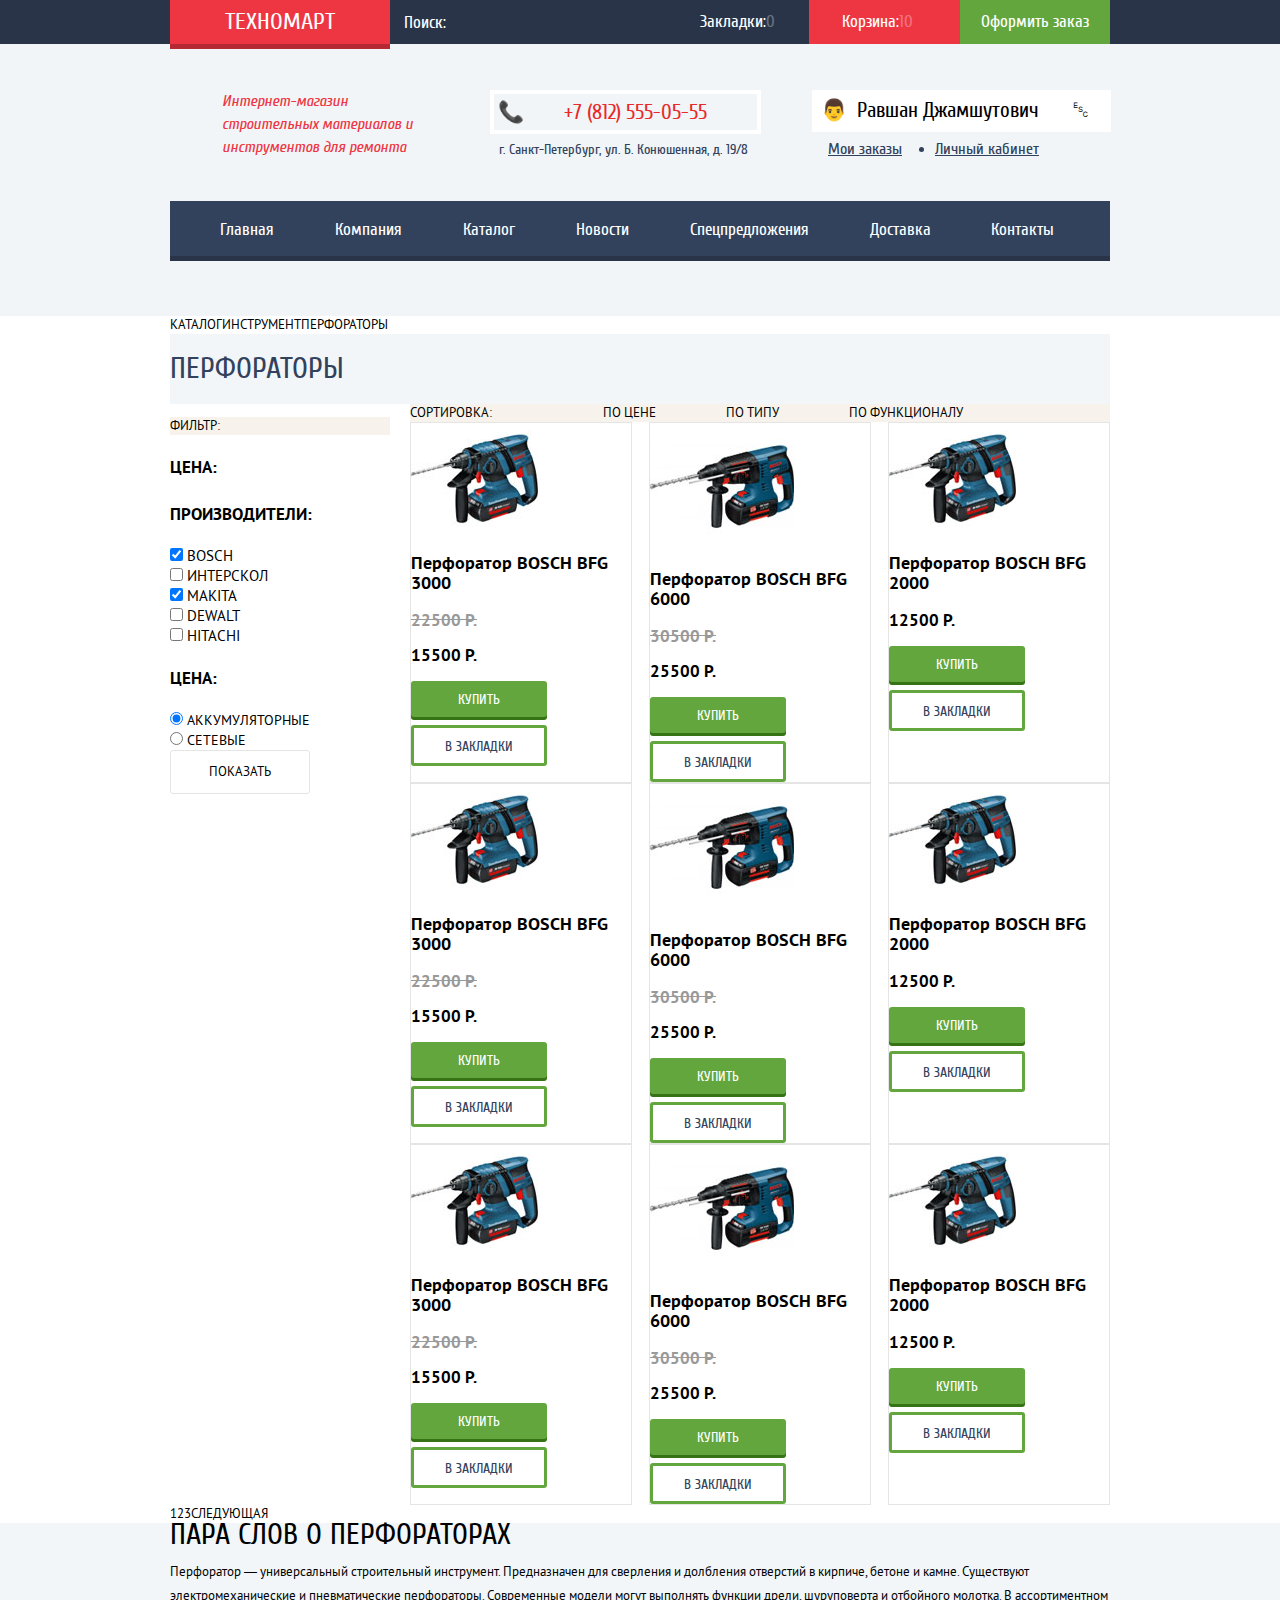
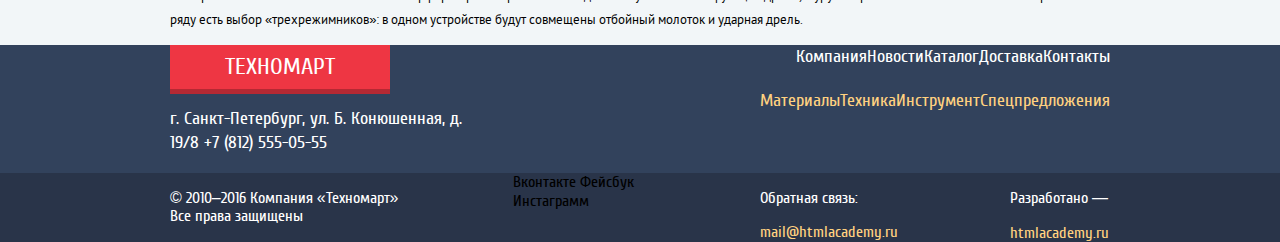
==== commit 7ea889ce: "меню в пиксель + подменю и слайдер" ====
--- a/catalog.html
+++ b/catalog.html
@@ -24,8 +24,8 @@
               <li class="top-menu__cart-item">
                 <a href="#" class="top-menu__cart-item-link">Закладки:<span>0</span></a>
               </li>
-              <li class="top-menu__cart-item">
-                <a href="#" class="top-menu__cart-item-link  top-menu__cart-item-link--color">Корзина:<span>10</span></a>
+              <li class="top-menu__cart-item  top-menu__cart-item--color">
+                <a href="#" class="top-menu__cart-item-link">Корзина:<span>10</span></a>
               </li>
               <li class="top-menu__cart-item">
                 <a href="#" class="top-menu__cart-item-link">Оформить заказ</a>
@@ -37,20 +37,24 @@
       <div class="wrapper">
         <section class="user-menu">
           <div class="user-menu__slogan">
-            <p>Интернет-магазин строительных материалов и инструментов для ремонта</p>
+            <p class="user-menu__slogan-text">Интернет-магазин строительных материалов и инструментов для ремонта</p>
           </div>
           <section class="user-menu__contacts">
-            <p class="user-menu__contacts-tel">+7 (812) 555-05-55</p>
+            <p class="user-menu__contacts-tel"><span class="icon-phone"></span>+7 (812) 555-05-55</p>
             <p class="user-menu__contacts-adress">г. Санкт-Петербург, ул. Б. Конюшенная, д. 19/8
             </p>
           </section>
           <section class="user-menu__login">
-            <div class="user-menu__login-enter">
+<!--
+            <div class="user-menu__login-enter  user-menu__login-enter--hidden">
               <a href="#" title="Войти">Войти</a>
               <a href="#" title="Регистрация">Регистрация</a>
             </div>
+-->
             <div class="user-menu__login-info  user-menu__login-info--hidden">
-              <a class="user-menu__login-name">Равшан Джамшутович</a>
+              <a class="user-menu__login-name" href="#" title="Равшан Джамшутович">
+                <span class="icon-user"></span>Равшан Джамшутович<span class="icon-logout"></span>
+              </a>
               <ul class="user-menu__login-info-list">
                 <li class="user-menu__login-info-item">
                   <a href="#">Мои заказы</a>
--- a/css/style.css
+++ b/css/style.css
@@ -92,7 +92,7 @@
 .wrapper {
   display: flex;
   flex-wrap: wrap;
-  width: 960px;
+  width: 940px;
   margin: 0 auto;
   justify-content: space-between;
 }
@@ -112,6 +112,7 @@
 
 .wrapper--nowrap {
   display: flex;
+  flex-wrap: nowrap;
   justify-content: space-between;
 }
 
@@ -119,7 +120,7 @@
 .logo__title {
   display: block;
   width: 220px;
-  padding: 12px;
+  padding: 10px 0;
   font-size: 24px;
   line-height: 24px;
   font-weight: 400;
@@ -131,20 +132,28 @@
 }
 
 .top-menu__search {
-  margin-left: 19px;
-  margin-top: 16px;
-  margin-bottom: 16px;
+  margin-left: 14px;
+  margin-top: 13px;
+}
+
+.form-search {
+  width: 260px;
 }
 
 .form-search__name {
-  padding-left: 30px;
   font-size: 17px;
   line-height: 18px;
   font-weight: 400;
   color: #ffffff;
 }
 
+.form-search__name span {
+  padding-right: 10px;
+  opacity: 0.3;
+}
+
 .form-search__input {
+  width: 140px;
   margin-left: 10px;
   color: #ffffff;
   background: #293449;
@@ -164,7 +173,8 @@
 }
 
 .top-menu__cart-item {
-  padding: 12px 0 15px;
+  width: 130px;
+  padding-top: 13px;
   font-size: 17px;
   line-height: 18px;
   font-weight: 400;
@@ -173,8 +183,11 @@
 }
 
 .top-menu__cart-item:nth-child(2) {
-  margin-left: 45px;
-  margin-right: 30px;
+  width: 151px;
+}
+
+.top-menu__cart-item--color {
+  background: #ee3643;
 }
 
 .top-menu__cart-item:last-child {
@@ -183,29 +196,157 @@
 }
 
 .top-menu__cart-item-link span {
-  margin-left: 5px;
+  margin-right: 14px;
+  opacity: 0.3;
 }
 
 .user-menu {
   display: flex;
-  justify-content: space-between;
+  margin-top: 46px;
+  margin-bottom: 26px;
+  justify-content: space-between;
+}
+
+.user-menu__slogan {
+  width: 320px;
+}
+
+.user-menu__slogan-text {
+  width: 196px;
+  margin-left: 52px;
+  margin-top: 0;
+  font-size: 16px;
+  line-height: 23px;
+  font-weight: 400;
+  font-style: italic;
+  color: #ee3643;
+}
+
+.user-menu__contacts {
+  width: 271px;
+}
+
+.user-menu__contacts-tel {
+  margin: 0;
+  padding: 6px 0;
+  font-size: 21px;
+  font-weight: 400;
+  color: #e9292a;
+  border: 4px solid #ffffff;
+  box-sizing: border-box;
+}
+
+.user-menu__contacts-tel span {
+  padding-right: 41px;
+  color: #bbc3cb;
+}
+
+.user-menu__contacts-adress {
+  margin: 0;
+  padding-top: 4px;
+  padding-left: 9px;
+  font-size: 14px;
+  line-height: 24px;
+  font-weight: 400;
+  color: #32425c;
+}
+
+.user-menu__login {
+  width: 299px;
+  margin-left: 51px;
+}
+
+.user-menu__login-enter {
+  display: flex;
+  justify-content: flex-end;
+}
+
+.user-menu__login-enter-link {
+  width: 121px;
+  padding: 9px 0 12px 7px;
+  font-size: 21px;
+  font-weight: 400;
+  color: #000000;
+  background: #ffffff;
+  box-sizing: border-box;
+}
+
+.user-menu__login-enter-link:last-child {
+  width: 151px;
+  margin-left: 10px;
+  padding-left: 26px;
+}
+
+.user-menu__login-enter-link span {
+  padding-right: 12px;
+  color: #c5c5c5;
+}
+
+.user-menu__login-name {
+  width: 299px;
+  padding: 8px 0 10px;
+  font-size: 21px;
+  font-weight: 400;
+  color: #000000;
+  background: #ffffff;
+}
+
+.user-menu__login-info--hidden {
+  display: flex;
+}
+
+.user-menu__login-info {
+  display: flex;
+  flex-wrap: wrap;
+}
+
+.icon-user {
+  padding-right: 11px;
+  padding-left: 5px;
+}
+
+.icon-logout {
+  padding-left: 26px;
+}
+
+.user-menu__login-info-list {
+  display: flex;
+  margin-top: 8px;
+  justify-content: flex-start;
 }
 
 .user-menu__login-info-item {
+  margin-left: 16px;
   font-size: 16px;
   line-height: 18px;
   font-weight: 400;
   color: #32425c;
+  text-decoration: underline;
+}
+
+.user-menu__login-info-item:last-child {
+  margin-left: 33px;
+  list-style-type: disc;
+}
+
+.menu-navigation {
+  min-width: 940px;
+  margin-bottom: 60px;
+  background: #32425c;
+  box-shadow: 0 5px 0 0 #293449;
 }
 
 .menu-navigation__list {
   display: flex;
-  width: 960px;
+  margin-left: 20px;
+  margin-right: 25px;
   justify-content: space-around;
-  background: #293449;
+  color: #000000;
 }
 
 .menu-navigation__item {
+  padding-top: 20px;
+  padding-bottom: 18px;
   font-size: 17px;
   line-height: 17px;
   font-weight: 400;
@@ -216,41 +357,206 @@
 
 /*====================INDEX MAIN===========================*/
 
+.item-new::before {
+  content: "new";
+  position: absolute;
+  width: 94px;
+  top: 8px;
+  left: 235px;
+  padding: 5px 0;
+  font-size: 16px;
+  line-height: 18px;
+  font-weight: 400;
+  text-align: center;
+  background: #ee3643;
+  transform: rotate(45deg);
+}
+
+
 
 .sub-menu {
   display: flex;
+  margin-top: 60px;
   flex-wrap: wrap;
   justify-content: space-between;
 }
 
 .category {
   width: 100%;
+  margin-bottom: 20px;
+}
+
+.sale {
+  display: flex;
+  width: 300px;
+  margin-left: 20px;
 }
 
 .category__list {
   display: flex;
   justify-content: space-between;
+  color: #000000;
 }
 
 .category__item,
 .sale__item {
+  position: relative;
+  width: 300px;
+  padding: 17px 135px 17px 24px;
   font-size: 24px;
   line-height: 30px;
   font-weight: 700;
-  color: #000000;
+  color: #ffffff;
+  text-align: left;
+  box-sizing: border-box;
+  overflow: hidden;
+}
+
+.category__item:first-child {
+  background: #f6b22d;
+  background-image: url(../img/materials.png);
+  background-repeat: no-repeat;
+  background-position: 85%;
+}
+
+.category__item:nth-child(2) {
+  background: #4aafde;
+  background-image: url(../img/instr.png);
+  background-repeat: no-repeat;
+  background-position: 85%;
+
+}
+
+.category__item:last-child {
+  background: #cc79d1;
+  background-image: url(../img/techn.png);
+  background-repeat: no-repeat;
+  background-position: 85%;
+}
+
+.category__item-link,
+.sale__item-link {
+  display: block;
+  width: 135px;
+  margin-top: 17px;
+  padding: 12px 0;
+  font-size: 14px;
+  line-height: 18px;
+  font-weight: 400;
+  text-align: center;
+  color: #ffffff;
+  text-transform: uppercase;
+  background-color: rgba(0, 0, 0, 0.1);
+  border-radius: 3px;
+  box-sizing: border-box;
+}
+
+.sale__item:first-child {
+  margin-bottom: 20px;
+  background: #85d179;
+  background-image: url(../img/sale.png);
+  background-repeat: no-repeat;
+  background-position: 85%;
+}
+
+.sale__item:last-child {
+  background: #f6b22d;
+  background-image: url(../img/delivery-icon.png);
+  background-repeat: no-repeat;
+  background-position: 85%;
 }
 
 .slider {
+  position: relative;
+  display: flex;
   width: 620px;
 }
 
-.slider--hidden {
+.slider input[type="radio"] {
   display: none;
 }
 
-.sale {
-  display: flex;
-  width: 300px;
+#btn-1:checked~.slider__inner .slider__inner-content:first-child,
+#btn-2:checked~.slider__inner .slider__inner-content:last-child {
+  display: flex;
+}
+
+.slider__inner {
+  width: 100%;
+}
+
+.slider__inner-content {
+  display: none;
+  width: 100%;
+  height: 100%;
+  padding-left: 25px;
+  flex-wrap: wrap;
+  justify-content: flex-start;
+  align-content: flex-start;
+  color: #000000;
+  box-sizing: border-box;
+}
+
+.slider__inner-content:first-child {
+  background: #6b5c49 url("../img/slider1.jpg") no-repeat 100%;
+}
+
+.slider__inner-content:last-child {
+  background: #584e44 url("../img/slider2.jpg") no-repeat 100%;
+}
+
+.slider__title {
+  width: 100%;
+  margin: 24px 0 15px;
+  font-size: 36px;
+  line-height: 30px;
+  font-weight: 700;
+  color: #ffffff;
+  text-transform: uppercase;
+}
+
+.slider__subtitle {
+  width: 100%;
+  margin: 0;
+  font-family: "PT Sans", "Arial", sans-serif;
+  font-size: 18px;
+  line-height: 24px;
+  font-weight: 400;
+  color: #ffffff;
+}
+
+.controls {
+  position: absolute;
+  bottom: 40%;
+  display: flex;
+  width: 100%;
+  padding: 0 25px;
+  justify-content: space-between;
+  color: #000000;
+  box-sizing: border-box;
+}
+
+.controls__btn label {
+  font-size: 45px;
+  line-height: 18px;
+  color: #ffffff;
+  cursor: pointer;
+}
+
+.slider__link {
+  width: 195px;
+  margin-top: 107px;
+  padding: 10px 0;
+  font-size: 14px;
+  line-height: 18px;
+  font-weight: 400;
+  color: #ffffff;
+  text-align: center;
+  text-transform: uppercase;
+  border-radius: 3px;
+  background: #ee3643;
+  box-sizing: border-box;
+  cursor: pointer;
 }
 
 .popular-product__title {
@@ -679,3 +985,65 @@
   font-weight: 400;
 }
 ======================================================================================================================================================= */
+
+
+/*======================  ICONS  =======================================*/
+
+
+@font-face {
+  font-weight: normal;
+  font-style: normal;
+
+  font-family: "symbols-technomart";
+  src: url("../fonts/symbols-technomart.woff") format("woff"),
+       url("../fonts/symbols-technomart.woff2") format("woff2");
+}
+
+[class^="icon-"]::before,
+[class*=" icon-"]::before {
+  display: inline-block;
+  width: 1em;
+  margin-right: 0.2em;
+  margin-left: 0.2em;
+
+  font-weight: normal;
+  line-height: 1em;
+  font-family: "symbols-technomart";
+  text-align: center;
+  text-transform: none;
+  text-decoration: inherit;
+  font-style: normal;
+  font-variant: normal;
+
+  speak: none;
+}
+
+.icon-left::before { content: "\3c"; } /* "&lt;" */
+.icon-right::before { content: "\3e"; } /* "&gt;" */
+.icon-basket::before { content: "\62"; } /* "b" */
+.icon-facebook::before { content: "\66"; } /* "f" */
+.icon-twitter::before { content: "\74"; } /* "t" */
+.icon-vk::before { content: "\76"; } /* "v" */
+.icon-up::before { content: "\2c4"; } /* "˄" */
+.icon-down::before { content: "\2c5"; } /* "˅" */
+.icon-left-big::before { content: "\2190"; } /* "←" */
+.icon-right-big::before { content: "\2192"; } /* "→" */
+.icon-login::before { content: "\2386"; } /* "⎆" */
+.icon-logout::before { content: "\241b"; } /* "␛" */
+.icon-up-dir::before { content: "\25b2"; } /* "▲" */
+.icon-down-dir::before { content: "\25bc"; } /* "▼" */
+.icon-circle::before { content: "\25cb"; } /* "○" */
+.icon-circle-dot::before { content: "\25cf"; } /* "●" */
+.icon-star::before { content: "\2605"; } /* "★" */
+.icon-check-off::before { content: "\2610"; } /* "☐" */
+.icon-check-on::before { content: "\2611"; } /* "☑" */
+.icon-youtube::before { content: "\f39e"; } /* "" */
+.icon-home::before { content: "🏠"; } /* "\1f3e0" */
+.icon-user::before { content: "👨"; } /* "\1f468" */
+.icon-phone::before { content: "📞"; } /* "\1f4de" */
+.icon-instagramm::before { content: "📷"; } /* "\1f4f7" */
+.icon-search::before { content: "🔍"; } /* "\1f50d" */
+.icon-bookmark::before { content: "🔖"; } /* "\1f516" */
+
+
+/*=======================================================================*/
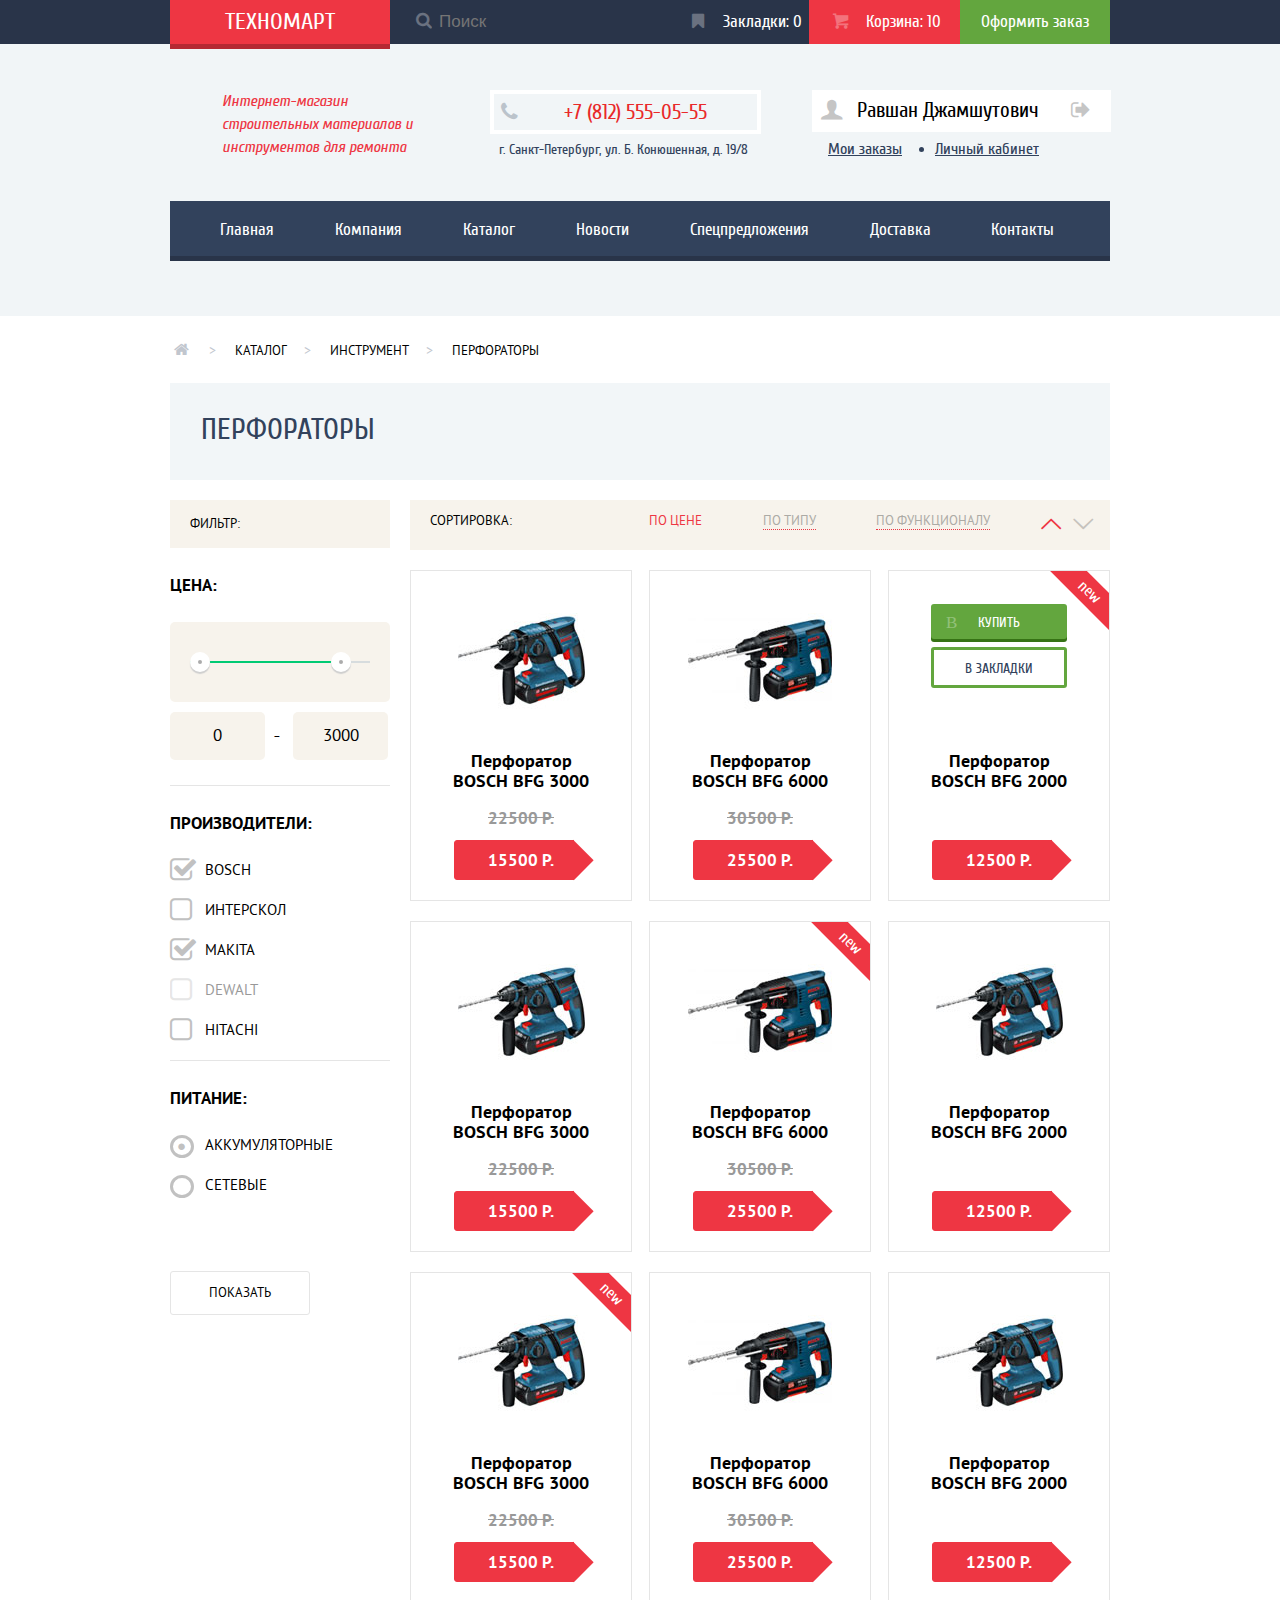
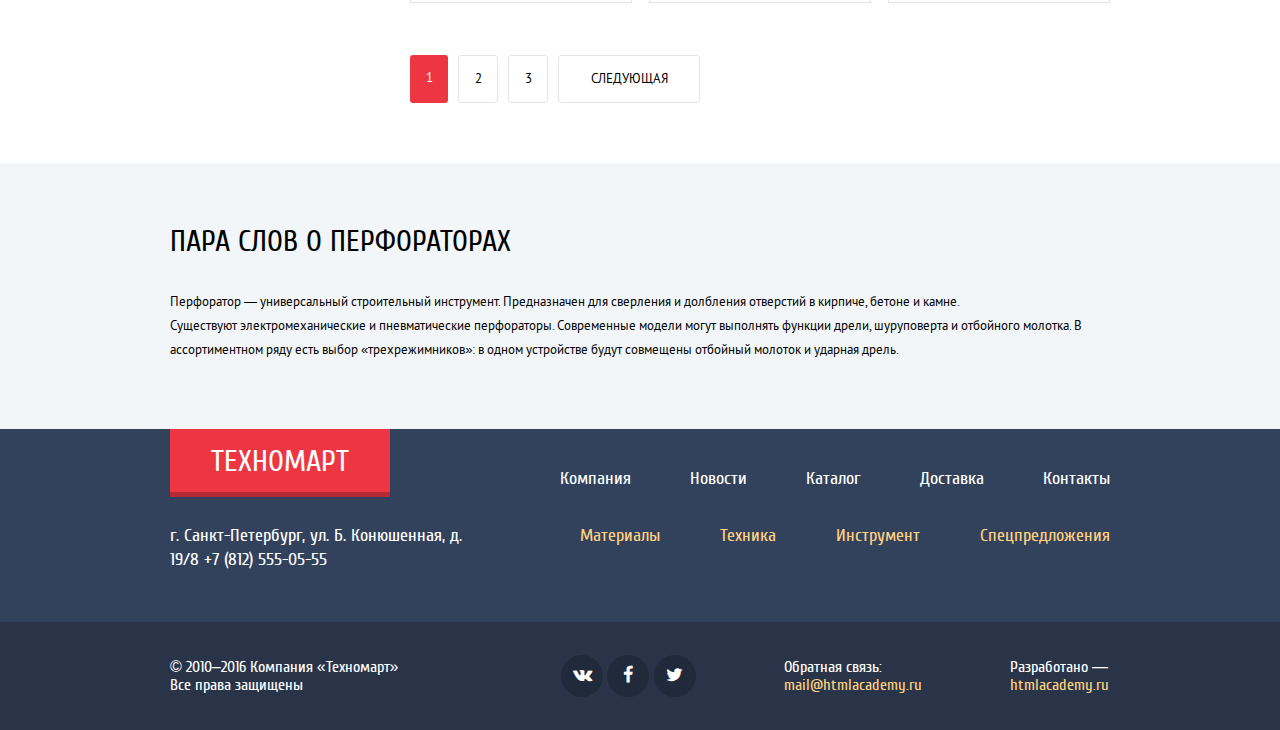
==== commit 59282722: "привела страницы в соответствие со стайлгайдом" ====
--- a/catalog.html
+++ b/catalog.html
@@ -9,23 +9,28 @@
   <body>
     <header>
       <section class="top-menu">
-        <div class="wrapper  wrapper--nowrap">
+        <div class="wrapper  wrapper--nowrap  wrapper--bg-color">
           <div class="logo">
             <a href="index.html" class="logo__title">Техномарт</a>
           </div>
           <section class="top-menu__search">
             <form method="get" class="form-search">
               <label for="search" class="form-search__name">Поиск:</label>
-              <input type="search" name="search" id="search" class="form-search__input">
+              <input type="search" name="search" id="search" class="form-search__input" placeholder="Поиск">
+              <span class="icon-search"></span>
             </form>
           </section>
           <section class="top-menu__cart">
             <ul class="top-menu__cart-list">
               <li class="top-menu__cart-item">
-                <a href="#" class="top-menu__cart-item-link">Закладки:<span>0</span></a>
-              </li>
-              <li class="top-menu__cart-item  top-menu__cart-item--color">
-                <a href="#" class="top-menu__cart-item-link">Корзина:<span>10</span></a>
+                <a href="#" class="top-menu__cart-item-link">
+                  <span class="icon-bookmark"></span>Закладки: 0
+                </a>
+              </li>
+              <li class="top-menu__cart-item    top-menu__cart-item--color">
+                <a href="#" class="top-menu__cart-item-link">
+                  <span class="icon-basket"></span>Корзина: 10
+                </a>
               </li>
               <li class="top-menu__cart-item">
                 <a href="#" class="top-menu__cart-item-link">Оформить заказ</a>
@@ -98,13 +103,14 @@
         <div class="breadcrumbs">
           <ul class="breadcrumbs__list">
             <li class="breadcrumbs__item">
+              <a href="index.html" class="breadcrumbs__item-link"><span class="icon-home"></span><span class="icon-next">&gt;</span></a>
               <p class="breadcrumbs__item-text  breadcrumbs__item-text--hidden">Домашняя страница</p>
             </li>
             <li class="breadcrumbs__item">
-              <a href="#" class="breadcrumbs__item-link">Каталог</a>
+              <a href="#" class="breadcrumbs__item-link">Каталог<span class="icon-next">&gt;</span></a>
             </li>
             <li class="breadcrumbs__item">
-              <a href="#" class="breadcrumbs__item-link">Инструмент</a>
+              <a href="#" class="breadcrumbs__item-link">Инструмент<span class="icon-next">&gt;</span></a>
             </li>
             <li class="breadcrumbs__item">
               <a class="breadcrumbs__item-link">Перфораторы</a>
@@ -115,12 +121,27 @@
           <h1>Перфораторы</h1>
         </section>
         <aside class="filter">
-          <form method="get">
+          <form action="" method="get">
             <p class="filter__title">Фильтр:</p>
             <div class="filter__price">
               <p class="filter__price-title">Цена:</p>
-              <div class="filter__price-toggle"></div>
-              <div class="filter__price-numbers"></div>
+              <div class="filter__price-range">
+                <div class="filter__price-range-controls">
+                  <div class="filter__price-range-scale">
+                    <div class="filter__price-range-scale-bar"></div>
+                  </div>
+                  <div class="filter__price-range-toggle  filter__price-range-toggle--min"></div>
+                  <div class="filter__price-range-toggle  filter__price-range-toggle--max"></div>
+                </div>
+                <div class="filter__price-range-cost">
+                  <label class="price-range-cost-min">
+                    <input type="text" name="price-range-cost-min" value="0">-
+                  </label>
+                  <label class="price-range-cost-max">
+                    <input type="text" name="price-range-cost-max" value="3000">
+                  </label>
+                </div>
+              </div>
             </div>
             <div class="filter__mark">
               <p class="filter__mark-title">Производители:</p>
@@ -138,7 +159,7 @@
                   <label for="makita">makita</label>
                 </li>
                 <li class="filter__mark-item">
-                  <input type="checkbox" name="dewalt" id="dewalt">
+                  <input type="checkbox" name="dewalt" id="dewalt" disabled>
                   <label for="dewalt">dewalt</label>
                 </li>
                 <li class="filter__mark-item">
@@ -148,14 +169,14 @@
               </ul>
             </div>
             <div class="filter__type">
-              <p class="filter__type-title">Цена:</p>
+              <p class="filter__type-title">Питание:</p>
               <ul class="filter__type-list">
                 <li class="filter__type-item">
                   <input type="radio" name="battery" id="battery" value="Аккумуляторные" checked>
                   <label for="battery">Аккумуляторные</label>
                 </li>
                 <li class="filter__type-item">
-                  <input type="radio" name="mains" id="mains" value="Сетевые">
+                  <input type="radio" name="battery" id="mains" value="Сетевые">
                   <label for="mains">Сетевые</label>
                 </li>
               </ul>
@@ -168,7 +189,7 @@
             <span class="sorting__title">Сортировка:</span>
             <ul class="sorting__menu">
               <li class="sorting__menu-item">
-                <a href="#">По цене</a>
+                <a href="#" class="sorting__menu-item-link  sorting__menu-item-link--active">По цене</a>
               </li>
               <li class="sorting__menu-item">
                 <a href="#">По типу</a>
@@ -179,10 +200,10 @@
             </ul>
             <ul class="sorting__sign">
               <li class="sorting__sign-item">
-                <a href="#">по возрастанию</a>
+                <a href="#" class="sorting__sign-link  sorting__sign-link--active  icon-up"><span>по возрастанию</span></a>
               </li>
               <li class="sorting__sign-item">
-                <a href="#">по убыванию</a>
+                <a href="#" class="sorting__sign-link  icon-down"><span>по убыванию</span></a>
               </li>
             </ul>
           </div>
@@ -190,103 +211,139 @@
             <ul class="product__list">
               <li class="product__item">
                 <div class="product__item-info">
-                  <img src="img/bosh3000.jpg" width="127" height="112" alt="BOSCH BFG 3000">
-                  <p class="product__item-info-name">Перфоратор BOSCH BFG 3000</p>
-                  <p class="product__item-info-oldcost">22500 р.</p>
-                  <p class="product__item-info-price">15500 р.</p>
-                </div>
-                <div class="product__item-buy  product__item-buy--hover">
-                  <a href="#" class="product__item-buy-link  product__item-buy-link--cart">Купить</a>
-                  <a href="#" class="product__item-buy-link  product__item-buy-link--bookmarks">В закладки</a>
-                </div>
-              </li>
-              <li class="product__item">
-                <div class="product__item-info">
-                  <img src="img/bosh6000.jpg" width="144" height="128" alt="BOSCH BFG 6000">
-                  <p class="product__item-info-name">Перфоратор BOSCH BFG 6000</p>
-                  <p class="product__item-info-oldcost">30500 р.</p>
-                  <p class="product__item-info-price">25500 р.</p>
-                </div>
-                <div class="product__item-buy  product__item-buy--hover">
-                  <a href="#" class="product__item-buy-link  product__item-buy-link--cart">Купить</a>
-                  <a href="#" class="product__item-buy-link  product__item-buy-link--bookmarks">В закладки</a>
-                </div>
-              </li>
-              <li class="product__item  product__item--new">
-                <div class="product__item-info">
-                  <img src="img/bosh2000.jpg" width="127" height="112" alt="BOSCH BFG 2000">
-                  <p class="product__item-info-name">Перфоратор BOSCH BFG 2000</p>
-                  <p class="product__item-info-price">12500 р.</p>
-                </div>
-                <div class="product__item-buy  product__item-buy--hover">
-                  <a href="#" class="product__item-buy-link  product__item-buy-link--cart">Купить</a>
-                  <a href="#" class="product__item-buy-link  product__item-buy-link--bookmarks">В закладки</a>
-                </div>
-              </li>
-              <li class="product__item">
-                <div class="product__item-info">
-                  <img src="img/bosh3000.jpg" width="127" height="112" alt="BOSCH BFG 3000">
-                  <p class="product__item-info-name">Перфоратор BOSCH BFG 3000</p>
-                  <p class="product__item-info-oldcost">22500 р.</p>
-                  <p class="product__item-info-price">15500 р.</p>
-                </div>
-                <div class="product__item-buy  product__item-buy--hover">
-                  <a href="#" class="product__item-buy-link  product__item-buy-link--cart">Купить</a>
-                  <a href="#" class="product__item-buy-link  product__item-buy-link--bookmarks">В закладки</a>
-                </div>
-              </li>
-              <li class="product__item  product__item--new">
-                <div class="product__item-info">
-                  <img src="img/bosh6000.jpg" width="144" height="128" alt="BOSCH BFG 6000">
-                  <p class="product__item-info-name">Перфоратор BOSCH BFG 6000</p>
-                  <p class="product__item-info-oldcost">30500 р.</p>
-                  <p class="product__item-info-price">25500 р.</p>
-                </div>
-                <div class="product__item-buy  product__item-buy--hover">
-                  <a href="#" class="product__item-buy-link  product__item-buy-link--cart">Купить</a>
-                  <a href="#" class="product__item-buy-link  product__item-buy-link--bookmarks">В закладки</a>
-                </div>
-              </li>
-              <li class="product__item">
-                <div class="product__item-info">
-                  <img src="img/bosh2000.jpg" width="127" height="112" alt="BOSCH BFG 2000">
-                  <p class="product__item-info-name">Перфоратор BOSCH BFG 2000</p>
-                  <p class="product__item-info-price">12500 р.</p>
-                </div>
-                <div class="product__item-buy  product__item-buy--hover">
-                  <a href="#" class="product__item-buy-link  product__item-buy-link--cart">Купить</a>
-                  <a href="#" class="product__item-buy-link  product__item-buy-link--bookmarks">В закладки</a>
-                </div>
-              </li>
-              <li class="product__item  product__item--new">
-                <div class="product__item-info">
-                  <img src="img/bosh3000.jpg" width="127" height="112" alt="BOSCH BFG 3000">
-                  <p class="product__item-info-name">Перфоратор BOSCH BFG 3000</p>
-                  <p class="product__item-info-oldcost">22500 р.</p>
-                  <p class="product__item-info-price">15500 р.</p>
-                </div>
-                <div class="product__item-buy  product__item-buy--hover">
-                  <a href="#" class="product__item-buy-link  product__item-buy-link--cart">Купить</a>
-                  <a href="#" class="product__item-buy-link  product__item-buy-link--bookmarks">В закладки</a>
-                </div>
-              </li>
-              <li class="product__item">
-                <div class="product__item-info">
-                  <img src="img/bosh6000.jpg" width="144" height="128" alt="BOSCH BFG 6000">
-                  <p class="product__item-info-name">Перфоратор BOSCH BFG 6000</p>
-                  <p class="product__item-info-oldcost">30500 р.</p>
-                  <p class="product__item-info-price">25500 р.</p>
-                </div>
-                <div class="product__item-buy  product__item-buy--hover">
-                  <a href="#" class="product__item-buy-link  product__item-buy-link--cart">Купить</a>
-                  <a href="#" class="product__item-buy-link  product__item-buy-link--bookmarks">В закладки</a>
-                </div>
-              </li>
-              <li class="product__item">
-                <div class="product__item-info">
-                  <img src="img/bosh2000.jpg" width="127" height="112" alt="BOSCH BFG 2000">
-                  <p class="product__item-info-name">Перфоратор BOSCH BFG 2000</p>
-                  <p class="product__item-info-price">12500 р.</p>
+                  <div class="product__item-info-foto">
+                    <img src="img/bosh3000.jpg" width="127" height="112" alt="BOSCH BFG 3000">
+                  </div>
+                  <div class="product__item-info-description">
+                    <p class="product__item-info-name">Перфоратор BOSCH BFG 3000</p>
+                    <p class="product__item-info-oldcost">22500 р.</p>
+                    <p class="product__item-info-price">15500 р.</p>
+                  </div>
+                </div>
+                <div class="product__item-buy  product__item-buy--hover">
+                  <a href="#" class="product__item-buy-link  product__item-buy-link--cart">Купить</a>
+                  <a href="#" class="product__item-buy-link  product__item-buy-link--bookmarks">В закладки</a>
+                </div>
+              </li>
+              <li class="product__item">
+                <div class="product__item-info">
+                  <div class="product__item-info-foto">
+                    <img src="img/bosh6000.jpg" width="144" height="128" alt="BOSCH BFG 6000">
+                  </div>
+                  <div class="product__item-info-description">
+                    <p class="product__item-info-name">Перфоратор BOSCH BFG 6000</p>
+                    <p class="product__item-info-oldcost">30500 р.</p>
+                    <p class="product__item-info-price">25500 р.</p>
+                  </div>
+                </div>
+                <div class="product__item-buy  product__item-buy--hover">
+                  <a href="#" class="product__item-buy-link  product__item-buy-link--cart">Купить</a>
+                  <a href="#" class="product__item-buy-link  product__item-buy-link--bookmarks">В закладки</a>
+                </div>
+              </li>
+              <li class="product__item  popular-product--item-new">
+                <div class="product__item-info">
+                  <div class="product__item-info-foto">
+                    <img src="img/bosh2000.jpg" width="127" height="112" alt="BOSCH BFG 2000">
+                  </div>
+                  <div class="product__item-info-description">
+                    <p class="product__item-info-name">Перфоратор BOSCH BFG 2000</p>
+                    <p class="product__item-info-price">12500 р.</p>
+                  </div>
+                </div>
+                <div class="product__item-buy  product__item-buy--hover">
+                  <a href="#" class="product__item-buy-link  product__item-buy-link--cart">Купить</a>
+                  <a href="#" class="product__item-buy-link  product__item-buy-link--bookmarks">В закладки</a>
+                </div>
+              </li>
+              <li class="product__item">
+                <div class="product__item-info">
+                  <div class="product__item-info-foto">
+                    <img src="img/bosh3000.jpg" width="127" height="112" alt="BOSCH BFG 3000">
+                  </div>
+                  <div class="product__item-info-description">
+                    <p class="product__item-info-name">Перфоратор BOSCH BFG 3000</p>
+                    <p class="product__item-info-oldcost">22500 р.</p>
+                    <p class="product__item-info-price">15500 р.</p>
+                  </div>
+                </div>
+                <div class="product__item-buy  product__item-buy--hover">
+                  <a href="#" class="product__item-buy-link  product__item-buy-link--cart">Купить</a>
+                  <a href="#" class="product__item-buy-link  product__item-buy-link--bookmarks">В закладки</a>
+                </div>
+              </li>
+              <li class="product__item  popular-product--item-new">
+                <div class="product__item-info">
+                  <div class="product__item-info-foto">
+                    <img src="img/bosh6000.jpg" width="144" height="128" alt="BOSCH BFG 6000">
+                  </div>
+                  <div class="product__item-info-description">
+                    <p class="product__item-info-name">Перфоратор BOSCH BFG 6000</p>
+                    <p class="product__item-info-oldcost">30500 р.</p>
+                    <p class="product__item-info-price">25500 р.</p>
+                  </div>
+                </div>
+                <div class="product__item-buy  product__item-buy--hover">
+                  <a href="#" class="product__item-buy-link  product__item-buy-link--cart">Купить</a>
+                  <a href="#" class="product__item-buy-link  product__item-buy-link--bookmarks">В закладки</a>
+                </div>
+              </li>
+              <li class="product__item">
+                <div class="product__item-info">
+                  <div class="product__item-info-foto">
+                    <img src="img/bosh2000.jpg" width="127" height="112" alt="BOSCH BFG 2000">
+                  </div>
+                  <div class="product__item-info-description">
+                    <p class="product__item-info-name">Перфоратор BOSCH BFG 2000</p>
+                    <p class="product__item-info-price">12500 р.</p>
+                  </div>
+                </div>
+                <div class="product__item-buy  product__item-buy--hover">
+                  <a href="#" class="product__item-buy-link  product__item-buy-link--cart">Купить</a>
+                  <a href="#" class="product__item-buy-link  product__item-buy-link--bookmarks">В закладки</a>
+                </div>
+              </li>
+              <li class="product__item  popular-product--item-new">
+                <div class="product__item-info">
+                  <div class="product__item-info-foto">
+                    <img src="img/bosh3000.jpg" width="127" height="112" alt="BOSCH BFG 3000">
+                  </div>
+                  <div class="product__item-info-description">
+                    <p class="product__item-info-name">Перфоратор BOSCH BFG 3000</p>
+                    <p class="product__item-info-oldcost">22500 р.</p>
+                    <p class="product__item-info-price">15500 р.</p>
+                  </div>
+                </div>
+                <div class="product__item-buy  product__item-buy--hover">
+                  <a href="#" class="product__item-buy-link  product__item-buy-link--cart">Купить</a>
+                  <a href="#" class="product__item-buy-link  product__item-buy-link--bookmarks">В закладки</a>
+                </div>
+              </li>
+              <li class="product__item">
+                <div class="product__item-info">
+                  <div class="product__item-info-foto">
+                    <img src="img/bosh6000.jpg" width="144" height="128" alt="BOSCH BFG 6000">
+                  </div>
+                  <div class="product__item-info-description">
+                    <p class="product__item-info-name">Перфоратор BOSCH BFG 6000</p>
+                    <p class="product__item-info-oldcost">30500 р.</p>
+                    <p class="product__item-info-price">25500 р.</p>
+                  </div>
+                </div>
+                <div class="product__item-buy  product__item-buy--hover">
+                  <a href="#" class="product__item-buy-link  product__item-buy-link--cart">Купить</a>
+                  <a href="#" class="product__item-buy-link  product__item-buy-link--bookmarks">В закладки</a>
+                </div>
+              </li>
+              <li class="product__item">
+                <div class="product__item-info">
+                  <div class="product__item-info-foto">
+                    <img src="img/bosh2000.jpg" width="127" height="112" alt="BOSCH BFG 2000">
+                  </div>
+                  <div class="product__item-info-description">
+                    <p class="product__item-info-name">Перфоратор BOSCH BFG 2000</p>
+                    <p class="product__item-info-price">12500 р.</p>
+                  </div>
                 </div>
                 <div class="product__item-buy  product__item-buy--hover">
                   <a href="#" class="product__item-buy-link  product__item-buy-link--cart">Купить</a>
@@ -298,7 +355,7 @@
         </section>
         <div class="pagination">
           <ul class="pagination__list">
-            <li class="pagination__item">
+            <li class="pagination__item  pagination__item--active">
               <a href="" class="pagination__item-link">1</a>
             </li>
             <li class="pagination__item">
@@ -307,7 +364,7 @@
             <li class="pagination__item">
               <a href="#" class="pagination__item-link">3</a>
             </li>
-            <li class="pagination__item">
+            <li class="pagination__item  pagination__item--next">
               <a href="#" class="pagination__item-link">Следующая</a>
             </li>
           </ul>
@@ -316,7 +373,7 @@
       <section class="about-product">
         <div class="wrapper">
           <span class="about-product__title">Пара слов о перфораторах</span>
-          <p class="about-product__text">Перфоратор — универсальный строительный инструмент. Предназначен для сверления и долбления отверстий в кирпиче, бетоне и камне. Существуют электромеханические и пневматические перфораторы. Современные модели могут выполнять функции дрели, шуруповерта и отбойного молотка. В ассортиментном ряду есть выбор «трехрежимников»: в одном устройстве будут совмещены отбойный молоток и ударная дрель.
+          <p class="about-product__text">Перфоратор — универсальный строительный инструмент. Предназначен для сверления и долбления отверстий в кирпиче, бетоне и камне.<br> Существуют электромеханические и пневматические перфораторы. Современные модели могут выполнять функции дрели, шуруповерта и отбойного молотка. В ассортиментном ряду есть выбор «трехрежимников»: в одном устройстве будут совмещены отбойный молоток и ударная дрель.
           </p>
         </div>
       </section>
@@ -324,46 +381,48 @@
     <footer>
       <div class="footer-top">
         <div class="wrapper">
-          <div class="logo">
-            <a class="logo__title">Техномарт</a>
-          </div>
-          <nav class="footer-top__menu">
-            <ul class="footer-top__menu-list">
-              <li class="footer-top__menu-item">
-                <a href="index.html" class="footer-top__menu-item-link">Компания</a>
-              </li>
-              <li class="footer-top__menu-item">
-                <a href="#" class="footer-top__menu-item-link">Новости</a>
-              </li>
-              <li class="footer-top__menu-item">
-                <a href="" class="footer-top__menu-item-link">Каталог</a>
-              </li>
-              <li class="footer-top__menu-item">
-                <a href="#" class="footer-top__menu-item-link">Доставка</a>
-              </li>
-              <li class="footer-top__menu-item">
-                <a href="#" class="footer-top__menu-item-link">Контакты</a>
-              </li>
-            </ul>
-          </nav>
-          <p class="footer-top__adress">г. Санкт-Петербург, ул. Б. Конюшенная, д. 19/8 +7 (812) 555-05-55
-          </p>
-          <section class="footer-top__submenu">
-            <ul class="footer-top__submenu-list">
-              <li class="footer-top__submenu-item">
-                <a href="#" class="footer-top__submenu-item-link">Материалы</a>
-              </li>
-              <li class="footer-top__submenu-item">
-                <a href="#" class="footer-top__submenu-item-link">Техника</a>
-              </li>
-              <li class="footer-top__submenu-item">
-                <a href="#" class="footer-top__submenu-item-link">Инструмент</a>
-              </li>
-              <li class="footer-top__submenu-item">
-                <a href="#" class="footer-top__submenu-item-link">Спецпредложения</a>
-              </li>
-            </ul>
-          </section>
+          <div class="footer-top__menu">
+            <div class="logo">
+              <a href="index.html" class="logo__title  logo__title--footer">Техномарт</a>
+            </div>
+            <nav class="footer-top__menu-nav">
+              <ul class="footer-top__menu-list">
+                <li class="footer-top__menu-item">
+                  <a href="#" class="footer-top__menu-item-link">Компания</a>
+                </li>
+                <li class="footer-top__menu-item">
+                  <a href="#" class="footer-top__menu-item-link">Новости</a>
+                </li>
+                <li class="footer-top__menu-item">
+                  <a href="catalog.html" class="footer-top__menu-item-link">Каталог</a>
+                </li>
+                <li class="footer-top__menu-item">
+                  <a href="#" class="footer-top__menu-item-link">Доставка</a>
+                </li>
+                <li class="footer-top__menu-item">
+                  <a href="#" class="footer-top__menu-item-link">Контакты</a>
+                </li>
+              </ul>
+            </nav>
+          </div>
+          <div class="footer-top__submenu">
+            <p class="footer-top__adress">г. Санкт-Петербург, ул. Б. Конюшенная, д. 19/8 +7 (812) 555-05-55
+            </p>
+              <ul class="footer-top__submenu-list">
+                <li class="footer-top__submenu-item">
+                  <a href="#" class="footer-top__submenu-item-link">Материалы</a>
+                </li>
+                <li class="footer-top__submenu-item">
+                  <a href="#" class="footer-top__submenu-item-link">Техника</a>
+                </li>
+                <li class="footer-top__submenu-item">
+                  <a href="#" class="footer-top__submenu-item-link">Инструмент</a>
+                </li>
+                <li class="footer-top__submenu-item">
+                  <a href="#" class="footer-top__submenu-item-link">Спецпредложения</a>
+                </li>
+              </ul>
+          </div>
         </div>
       </div>
       <div class="footer-bottom">
@@ -373,17 +432,22 @@
             </p>
           </section>
           <section class="footer-bottom__social">
-            <a href="vk.com" class="footer-bottom__social-link">Вконтакте</a>
-            <a href="facebook.com" class="footer-bottom__social-link">Фейсбук</a>
-            <a href="instagramm.com" class="footer-bottom__social-link">Инстаграмм</a>
+            <a href="vk.com" class="footer-bottom__social-link  footer-bottom__social-link--hidden"><span class="icon-vk"></span>Вконтакте
+            </a>
+            <a href="facebook.com" class="footer-bottom__social-link"><span class="icon-facebook"></span>Фейсбук
+            </a>
+            <a href="instagramm.com" class="footer-bottom__social-link"><span class="icon-twitter"></span>Инстаграм
+            </a>
           </section>
           <div class="footer-bottom__feedback">
             <p class="footer-bottom__feedback-text">Обратная связь:</p>
-            <a href="mailto:mail@htmlacademy.ru" class="footer-bottom__feedback-mail">mail@htmlacademy.ru</a>
+            <a href="mailto:mail@htmlacademy.ru" class="footer-bottom__feedback-mail">mail@htmlacademy.ru
+            </a>
           </div>
           <div class="footer-bottom__developer">
             <p class="footer-bottom__developer-text">Разработано —</p>
-            <a href="htmlacademy.ru" class="footer-bottom__developer-link">htmlacademy.ru</a>
+            <a href="htmlacademy.ru" class="footer-bottom__developer-link">htmlacademy.ru
+            </a>
           </div>
         </div>
       </div>
--- a/css/style.css
+++ b/css/style.css
@@ -69,7 +69,6 @@
   font-family: "Cuprum", "Arial", sans-serif;
   color: #000000;
   background-color: #ffffff;
-  transition: all 3s ease;
 }
 
 ul {
@@ -131,30 +130,55 @@
   box-shadow: 0 5px 0 0 #b52933;
 }
 
+.logo__title:hover {
+  background: #ca2c37;
+  box-shadow: 0 5px 0 0 #9a212a;
+}
+
+.logo__title:active {
+  background: #ba2732;
+  box-shadow: 0 5px 0 0 #8e1e26;
+}
+
 .top-menu__search {
-  margin-left: 14px;
-  margin-top: 13px;
-}
-
-.form-search {
-  width: 260px;
+  position: relative;
+  width: 270px;
 }
 
 .form-search__name {
+  position: absolute;
+  width: 1px;
+  height: 1px;
+  margin: -1px;
+  padding: 0;
+  border: 0;
+  clip: rect(0 0 0 0);
+  overflow: hidden;
+}
+
+.icon-search {
+  position: absolute;
+  top: 11px;
+  left: 22px;
   font-size: 17px;
-  line-height: 18px;
-  font-weight: 400;
-  color: #ffffff;
-}
-
-.form-search__name span {
-  padding-right: 10px;
+  color: #ffffff;
   opacity: 0.3;
+  z-index: 5;
+}
+
+.top-menu__search:hover .icon-search,
+.top-menu__cart-item:hover .icon-bookmark,
+.top-menu__cart-item:hover .icon-basket {
+  opacity: 1;
 }
 
 .form-search__input {
-  width: 140px;
-  margin-left: 10px;
+  width: 100%;
+  height: 44px;
+  padding: 12px 0 12px 49px;
+  font-size: 17px;
+  line-height: 18px;
+  font-weight: 400;
   color: #ffffff;
   background: #293449;
   border: none;
@@ -190,6 +214,14 @@
   background: #ee3643;
 }
 
+.top-menu__cart-item--color:hover {
+  background: #ca2c37;
+}
+
+.top-menu__cart-item--color:active {
+  background: #ba2732;
+}
+
 .top-menu__cart-item:last-child {
   width: 150px;
   background: #63a63e;
@@ -198,6 +230,37 @@
 .top-menu__cart-item-link span {
   margin-right: 14px;
   opacity: 0.3;
+}
+
+.top-menu__cart-item:hover,
+.form-search__input:hover {
+  background: #212a3a;
+}
+
+.form-search__input:focus,
+.form-search__input:active{
+  color: #000000;
+  background: #ffffff;
+}
+
+
+ .form-search__input:focus+.icon-search {
+  color: #ee3643;
+  opacity: 1;
+}
+
+.top-menu__cart-item:active {
+  color: #8b8e94;
+  background: #161d29;
+}
+
+.top-menu__cart-item:last-child:hover {
+  background: #5fbb2d;
+}
+
+.top-menu__cart-item:last-child:active {
+  color: #7ba265;
+  background: #518534;
 }
 
 .user-menu {
@@ -282,6 +345,21 @@
   color: #c5c5c5;
 }
 
+.user-menu__login-enter-link:hover {
+  color: #ee3643;
+}
+
+.user-menu__login-enter-link:hover span,
+.user-menu__login-name:hover span {
+  color: #32425c;
+}
+
+.user-menu__login-enter-link:active,
+.user-menu__login-enter-link:active span,
+.user-menu__login-name:active span {
+  color: #c5c5c5;
+}
+
 .user-menu__login-name {
   width: 299px;
   padding: 8px 0 10px;
@@ -303,16 +381,19 @@
 .icon-user {
   padding-right: 11px;
   padding-left: 5px;
+  color: #c5c5c5;
 }
 
 .icon-logout {
   padding-left: 26px;
+  color: #c5c5c5;
 }
 
 .user-menu__login-info-list {
   display: flex;
   margin-top: 8px;
   justify-content: flex-start;
+  color: #32425c;
 }
 
 .user-menu__login-info-item {
@@ -327,6 +408,14 @@
 .user-menu__login-info-item:last-child {
   margin-left: 33px;
   list-style-type: disc;
+}
+
+.user-menu__login-info-item a:hover {
+  color: #ee3643;
+}
+
+.user-menu__login-info-item a:active {
+  color: #c5c5c5;
 }
 
 .menu-navigation {
@@ -345,14 +434,21 @@
 }
 
 .menu-navigation__item {
-  padding-top: 20px;
-  padding-bottom: 18px;
+  padding: 20px 30px 18px;
   font-size: 17px;
   line-height: 17px;
   font-weight: 400;
   color: #ffffff;
 }
-/*===================================================*/
+
+.menu-navigation__item:hover {
+  background: #293449;
+}
+
+.menu-navigation__item:active {
+  opacity: 0.3;
+}
+
 
 
 /*====================INDEX MAIN===========================*/
@@ -376,7 +472,7 @@
 
 .sub-menu {
   display: flex;
-  margin-top: 60px;
+  margin-top: 63px;
   flex-wrap: wrap;
   justify-content: space-between;
 }
@@ -402,7 +498,7 @@
 .sale__item {
   position: relative;
   width: 300px;
-  padding: 17px 135px 17px 24px;
+  padding: 20px 135px 21px 22px;
   font-size: 24px;
   line-height: 30px;
   font-weight: 700;
@@ -416,14 +512,14 @@
   background: #f6b22d;
   background-image: url(../img/materials.png);
   background-repeat: no-repeat;
-  background-position: 85%;
+  background-position: 83%;
 }
 
 .category__item:nth-child(2) {
   background: #4aafde;
   background-image: url(../img/instr.png);
   background-repeat: no-repeat;
-  background-position: 85%;
+  background-position: 87%;
 
 }
 
@@ -431,15 +527,16 @@
   background: #cc79d1;
   background-image: url(../img/techn.png);
   background-repeat: no-repeat;
-  background-position: 85%;
+  background-position: 87%;
 }
 
 .category__item-link,
 .sale__item-link {
   display: block;
   width: 135px;
-  margin-top: 17px;
-  padding: 12px 0;
+  margin-top: 14px;
+  margin-left: 3px;
+  padding: 10px 0;
   font-size: 14px;
   line-height: 18px;
   font-weight: 400;
@@ -447,7 +544,7 @@
   color: #ffffff;
   text-transform: uppercase;
   background-color: rgba(0, 0, 0, 0.1);
-  border-radius: 3px;
+  border-radius: 5px;
   box-sizing: border-box;
 }
 
@@ -456,7 +553,7 @@
   background: #85d179;
   background-image: url(../img/sale.png);
   background-repeat: no-repeat;
-  background-position: 85%;
+  background-position: 81%;
 }
 
 .sale__item:last-child {
@@ -466,13 +563,26 @@
   background-position: 85%;
 }
 
+.category__item-link:hover,
+.sale__item-link:hover {
+  background: #cccccc;
+}
+
+.category__item-link:active,
+.sale__item-link:active {
+  background: #b2b2b2;
+}
+
+/*====== SLIDER =======*/
+
 .slider {
   position: relative;
   display: flex;
   width: 620px;
-}
-
-.slider input[type="radio"] {
+  transition: all 3s ease;
+}
+
+input[type="radio"] {
   display: none;
 }
 
@@ -507,7 +617,7 @@
 
 .slider__title {
   width: 100%;
-  margin: 24px 0 15px;
+  margin: 25px 0 5px;
   font-size: 36px;
   line-height: 30px;
   font-weight: 700;
@@ -527,10 +637,10 @@
 
 .controls {
   position: absolute;
-  bottom: 40%;
-  display: flex;
-  width: 100%;
-  padding: 0 25px;
+  bottom: 42%;
+  display: flex;
+  width: 100%;
+  padding: 0 15px;
   justify-content: space-between;
   color: #000000;
   box-sizing: border-box;
@@ -545,7 +655,7 @@
 
 .slider__link {
   width: 195px;
-  margin-top: 107px;
+  margin-top: 122px;
   padding: 10px 0;
   font-size: 14px;
   line-height: 18px;
@@ -559,9 +669,29 @@
   cursor: pointer;
 }
 
+.slider__link:hover {
+  background: #ca2c37;
+}
+
+.slider__link:active {
+  background: #ba2732;
+}
+
+/*============== POPULAR ==================*/
+
+
+.popular-product {
+  margin-top: 52px;
+}
+
 .popular-product__title {
   display: flex;
+  width: 100%;
+  padding: 0 24px 0 27px;
   justify-content: space-between;
+  align-items: center;
+  background: #f7f3ec;
+  box-sizing: border-box;
 }
 
 .popular-product__title-text {
@@ -569,201 +699,180 @@
   line-height: 30px;
   font-weight: 400;
   color: #32425c;
+  text-transform: uppercase;
+}
+
+.popular-product__title-link {
+  width: 253px;
+  padding: 10px 0;
+  font-size: 14px;
+  line-height: 18px;
+  font-weight: 400;
+  color: #ffffff;
+  text-align: center;
+  text-transform: uppercase;
+  border-radius: 3px;
+  background: #ee3643;
+  box-sizing: border-box;
+  cursor: pointer;
+}
+
+.popular-product__title-link:hover {
+  background: #ca2c37;
+}
+
+.popular-product__title-link:active {
+  background: #ba2732;
+}
+
+.popular-product__name {
+  margin: 20px 0;
 }
 
 .popular-product__name-list {
   display: flex;
+  width: 940px;
   flex-wrap: wrap;
   justify-content: space-between;
 }
 
 .popular-product__name-item {
+  position: relative;
+  width: 220px;
   font-family: "PT Sans", "Arial", sans-serif;
   font-size: 18px;
   line-height: 20px;
   font-weight: 700;
   color: #000000;
-}
-
-.service {
-  background: #f2f6f8;
-}
-
-.service__description {
-  display: flex;
-  width: 100%;
+  border: 1px solid #e5e5e5;
+  overflow: hidden;
+  box-sizing: border-box;
+}
+
+.popular-product--item-new::before {
+  content: "new";
+  position: absolute;
+  width: 97px;
+  top: 8px;
+  left: 152px;
+  padding: 4px 0;
+  font-size: 16px;
+  line-height: 18px;
+  font-weight: 400;
+  color: #ffffff;
+  text-align: center;
+  background: #ee3643;
+  transform: rotate(45deg);
+  z-index: 5;
+}
+
+.popular-product__item-foto {
+  max-width: 100%;
+  height: 164px;
+  line-height: 164px;
+  text-align: center;
+}
+
+.popular-product__item-foto img {
+  vertical-align: middle;
+}
+
+.popular-product__item-description {
+  display: flex;
+  min-height: 152px;
+  padding: 14px 30px 19px;
   flex-wrap: wrap;
-  justify-content: flex-start;
-}
-
-.service__description-title {
-  width: 100%;
-}
-
-.service__submenu {
-  width: 240px;
-}
-
-.service__submenu-item {
-  font-size: 21px;
-  line-height: 30px;
-  color: #32425c;
-}
-
-.service__features {
-  display: flex;
-  width: 620px;
+  justify-content: center;
+  align-content: space-between;
+  text-align: center;
+  box-sizing: border-box;
+}
+
+.popular-product__item-title {
+  margin: 0;
+}
+
+.popular-product__item-oldcost {
+  margin: 0;
+  color: #999999;
+  text-align: center;
+  text-transform: uppercase;
+  text-decoration: line-through;
+}
+
+.popular-product__item-price {
+  position: relative;
+  display: inline-block;
+  width: 135px;
+  padding: 10px 0;
+  font-family: "PT Sans", "Arial", sans-serif;
+  font-size: 17px;
+  line-height: 18px;
+  font-weight: 700;
+  color: #ffffff;
+  text-align: center;
+  text-transform: uppercase;
+  border: 1px solid #ee3643;
+  border-radius: 3px;
+  background: #ee3643;
+  box-sizing: border-box;
+  cursor: pointer;
+}
+
+.popular-product__item-price::before {
+  content: "";
+  position: absolute;
+  background: #ee3643;
+  right: 0;
+  bottom: 5px;
+  width: 29px;
+  height: 28px;
+  transform: rotate(45deg);
+  z-index: 2;
+}
+
+.popular-product__item-price::after {
+  content: "";
+  position: absolute;
+  background: #ffffff;
+  right: -9px;
+  bottom: -1px;
+  width: 23px;
+  height: 41px;
+  z-index: 1;
+}
+
+.popular-product__name-item:hover,
+.popular-mark__name-item:hover {
+  border: none;
+  box-shadow: 0 10px 25px 0 rgba(41, 52, 73, 0.5);
+}
+
+.popular-product__name-item:hover .product__item-buy {
+  display: flex;
+}
+
+
+.popular-mark__name {
+  margin-top: 20px;
+}
+
+.popular-mark__name-list {
+  display: flex;
+  margin-top: 20px;
   flex-wrap: wrap;
-  justify-content: flex-start;
-}
-
-.service__features--hidden {
-  display: none;
-}
-
-.service__features-title {
-  width: 100%;
-}
-
-.service__features-description {
-  width: 275px;
-}
-
-.info {
-  display: flex;
   justify-content: space-between;
-}
-
-.about-us {
-  display: flex;
-  width: 520px;
-  flex-wrap: wrap;
-  justify-content: flex-start;
-}
-
-.contacts {
-  display: flex;
-  width: 300px;
-  flex-wrap: wrap;
-  justify-content: flex-start;
-}
-
-
-/*===================================================*/
-
-
-
-/*==================FOOTER===========================*/
-
-
-.footer-top {
-  background: #32425c;
-}
-
-.footer-top__menu-list {
-  display: flex;
-  width: 547px;
-  justify-content: flex-end;
-}
-
-.footer-top__menu-item {
-  font-size: 18px;
-  line-height: 24px;
-  font-weight: 400;
-  color: #ffffff;
-}
-
-.footer-top__adress {
-  width: 322px;
-  font-size: 18px;
-  line-height: 24px;
-  font-weight: 400;
-  color: #ffffff;
-
-}
-
-.footer-top__submenu-list {
-  display: flex;
-  width: 525px;
-  justify-content: flex-end;
-}
-
-.footer-top__submenu-item {
-  font-size: 18px;
-  line-height: 24px;
-  font-weight: 400;
-  color: #ffd180;
-}
-
-.footer-bottom {
-  background: #293449;
-}
-
-.footer-bottom__copyright {
-  width: 230px;
-  font-size: 16px;
-  line-height: 18px;
-  font-weight: 400;
-  color: #000000;
-}
-
-.footer-bottom__copyright-text {
-  color: #ffffff;
-}
-
-.footer-bottom__social {
-  width: 135px;
-}
-
-.footer-bottom__feedback {
-  width: 137px;
-  font-size: 16px;
-  line-height: 18px;
-  font-weight: 400;
-  color: #000000;
-}
-
-.footer-bottom__feedback-text {
-  color: #ffffff;
-}
-
-.footer-bottom__feedback-mail {
-  color: #ffd180;
-}
-
-.footer-bottom__developer {
-  width: 100px;
-}
-
-.footer-bottom__developer-text {
-  color: #ffffff;
-}
-
-.footer-bottom__developer-link {
-  color: #ffd180;
-}
-
-/*===================================================*/
-/* ======================================================================================================================================================= */
-
-
-
-/*=============================================Catalog=================================================================================================*/
-
-.breadcrumbs__list {
-  display: flex;
-  justify-content: flex-start;
-}
-
-.breadcrumbs__item {
-  font-family: "PT Sans", "Arial", sans-serif;
-  font-size: 13px;
-  line-height: 18px;
-  font-weight: 400;
-  text-transform: uppercase;
-}
-
-.breadcrumbs__item-text--hidden {
+  align-content: space-between;
+}
+
+.popular-mark__name-item {
+  width: 220px;
+  margin-bottom: 17px;
+  border: 1px solid #e5e5e5;
+  box-sizing: border-box;
+}
+
+.popular-mark__name-item-title--hidden { /*прячем текст для читалок*/
   position: absolute;
   width: 1px;
   height: 1px;
@@ -774,12 +883,558 @@
   overflow: hidden;
 }
 
+.popular-mark__name-item-link {
+  display: flex;
+  height: 145px;
+  justify-content: center;
+  align-items: center;
+  cursor: pointer;
+}
+
+.popular-mark__name-item:active {
+  border: none;
+  box-shadow: 0 4px 10px 0 rgba(41, 52, 73, 0.5);
+}
+
+.popular-mark__name-item:active a {
+  opacity: 0.3;
+}
+
+
+/*========= SERVICE ===========*/
+
+
+.service {
+  margin-top: 68px;
+  background: #f2f6f8;
+}
+
+.service__description {
+  display: flex;
+  width: 100%;
+  flex-wrap: wrap;
+  justify-content: flex-start;
+}
+
+.service__description-title {
+  width: 100%;
+  margin: 61px 0 24px;
+  font-size: 30px;
+  line-height: 120%;
+  font-weight: 400;
+  color: #000000;
+  text-transform: uppercase;
+}
+
+.service__description-subtitle {
+  width: 400px;
+  margin: 0;
+  font-family: "PT Sans", "Arial", sans-serif;
+  font-size: 13px;
+  line-height: 24px;
+  font-weight: 400;
+  color: #000000;
+}
+
+.service__submenu {
+  position: relative;
+  display: flex;
+  width: 100%;
+  margin-top: 63px;
+  margin-bottom: 75px;
+}
+
+#delivery:checked~.service__submenu-list .service__submenu-item:first-child,
+#guarant:checked~.service__submenu-list .service__submenu-item:nth-child(2),
+#credit:checked~.service__submenu-list .service__submenu-item:last-child  {
+  background: #ffffff;
+  border: none;
+}
+
+#delivery:checked~.service__submenu-list .service__submenu-item:first-child label,
+#guarant:checked~.service__submenu-list .service__submenu-item:nth-child(2) label,
+#credit:checked~.service__submenu-list .service__submenu-item:last-child label {
+  font-weight: 700;
+  color: #32425c;
+}
+
+.service__submenu-list .service__submenu-item {
+  width: 240px;
+  padding: 15px 0 15px 22px;
+  color: #ffffff;
+  background: #32425c;
+  border-bottom: 2px solid #293449;
+  border-top: 2px solid #405069;
+  box-sizing: border-box;
+}
+
+.service__submenu-item:hover{
+  background: #293449;
+}
+
+.service__submenu-item:hover label {
+  color: #ffffff;
+}
+
+.service__submenu-item label {
+  display: block;
+  width: 100%;
+  font-size: 21px;
+  line-height: 30px;
+  color: #ffffff;
+}
+
+#delivery:checked~.service__submenu-detals .service__features:first-child,
+#guarant:checked~.service__submenu-detals .service__features:nth-child(2),
+#credit:checked~.service__submenu-detals .service__features:last-child {
+  display: flex;
+}
+
+.service__submenu-list::before {
+  content: "";
+  position: absolute;
+  width: 10px;
+  height: 272px;
+  top: -35px;
+  left: 231px;
+  background: url("../img/shadow-submenu.png");
+  z-index: 1;
+}
+
+.service__submenu-detals {
+  width: 620px;
+  margin-left: 80px;
+}
+
+.service__features {
+  display: none;
+  width: 100%;
+  min-height: 214px;
+  flex-wrap: wrap;
+  justify-content: flex-start;
+  align-content: flex-start;
+}
+
+.service__features-title {
+  width: 100%;
+  margin: 0;
+  margin-bottom: 21px;
+  font-size: 36px;
+  line-height: 120%;
+  font-weight: 400;
+  color: #32425c;
+  text-transform: uppercase;
+}
+
+.service__features-description {
+  width: 280px;
+  margin: 0;
+  font-family: "PT Sans", "Arial", sans-serif;
+  font-size: 13px;
+  line-height: 24px;
+  font-weight: 400;
+  color: #000000;
+}
+
+.service__features-description--text {
+  width: 362px;
+}
+
+.service__features--img-car {
+  background: url(../img/delivery.png) no-repeat 100% -60%;
+}
+
+.service__features--img-medal {
+  background: url(../img/guarantee.png) no-repeat 100% 0;
+}
+
+.service__features--img-money {
+  background: url(../img/credit.png) no-repeat 100% 0;
+}
+
+/*============ INFO ================*/
+
+.info {
+  display: flex;
+  width: 940px;
+  margin-top: 46px;
+  margin-bottom: 86px;
+  justify-content: space-between;
+}
+
+.about-us {
+  display: flex;
+  width: 520px;
+  flex-wrap: wrap;
+  justify-content: flex-start;
+}
+
+.about-us__title,
+.contacts__title {
+  width: 100%;
+  margin-bottom: 23px;
+  font-size: 30px;
+  line-height: 120%;
+  font-weight: 400;
+  color: #000000;
+  text-transform: uppercase;
+}
+
+.about-us__description,
+.about-us__delivery,
+.contacts__description {
+  margin: 0;
+  font-family: "PT Sans", "Arial", sans-serif;
+  font-size: 13px;
+  line-height: 24px;
+  font-weight: 400;
+  color: #000000;
+}
+
+.about-us__delivery {
+  width: 385px;
+  margin-top: 25px;
+}
+
+.about-us__delivery-list {
+  width: 100%;
+  margin-top: 20px;
+}
+
+.about-us__delivery-item {
+  position: relative;
+  margin: 0;
+  margin-bottom: 20px;
+  padding-left: 36px;
+  font-family: "Cuprum", "Arial", sans-serif;
+  font-size: 18px;
+  line-height: 20px;
+  font-weight: 400;
+  color: #000000;
+}
+
+.about-us__delivery-item::before {
+  content: "";
+  position: absolute;
+  top: 40%;
+  left: 0;
+  width: 24px;
+  height: 2px;
+  background: #fb565a;
+}
+.about-us__link {
+  display: inline-block;
+  width: 220px;
+  margin-top: 16px;
+  padding: 10px 0;
+  font-size: 14px;
+  line-height: 18px;
+  font-weight: 400;
+  text-align: center;
+  color: #ffffff;
+  text-transform: uppercase;
+  background-color: #ee3643;
+  border-radius: 3px;
+  box-sizing: border-box;
+}
+
+.about-us__link:hover,
+.contacts__popup:hover {
+  background: #ca2c37;
+}
+
+.about-us__link:active,
+.contacts__popup:active {
+  background: #ba2732;
+}
+
+.contacts {
+  display: flex;
+  width: 300px;
+  flex-wrap: wrap;
+  justify-content: flex-start;
+}
+
+.contacts__title {
+  margin-bottom: 0;
+}
+
+.contacts__map {
+  width: 100%;
+  height: 160px;
+  background: #f1efe8 url("../img/map-mini.jpg") no-repeat 100%;
+}
+
+.contacts__popup {
+  display: inline-block;
+  width: 300px;
+  padding: 10px 0;
+  align-self: flex-end;
+  font-size: 14px;
+  line-height: 18px;
+  font-weight: 400;
+  text-align: center;
+  color: #ffffff;
+  text-transform: uppercase;
+  background-color: #ee3643;
+  border-radius: 3px;
+  box-sizing: border-box;
+}
+
+
+/*===================================================*/
+
+
+
+/*==================FOOTER===========================*/
+
+
+.footer-top {
+  background: #32425c;
+}
+
+.footer-top__menu {
+  display: flex;
+  width: 100%;
+  justify-content: space-between;
+}
+
+.logo__title--footer {
+  height: 63px;
+  font-size: 30px;
+  line-height: 120%;
+  padding: 15px 0;
+  box-sizing: border-box;
+}
+
+.footer-top__menu-nav {
+  margin-top: 38px;
+}
+
+.footer-top__menu-list {
+  display: flex;
+  width: 547px;
+  justify-content: flex-end;
+}
+
+.footer-top__menu-item {
+  margin-right: 59px;
+  font-size: 18px;
+  line-height: 24px;
+  font-weight: 400;
+  color: #ffffff;
+}
+
+.footer-top__menu-item:last-child,
+.footer-top__submenu-item:last-child {
+  margin-right: 0;
+}
+
+.footer-top__submenu {
+  display: flex;
+  width: 100%;
+  margin-top: 32px;
+  margin-bottom: 50px;
+  justify-content: space-between;
+}
+
+.footer-top__adress {
+  width: 322px;
+  margin: 0;
+  font-size: 18px;
+  line-height: 24px;
+  font-weight: 400;
+  color: #ffffff;
+
+}
+
+.footer-top__submenu-list {
+  display: flex;
+  width: 525px;
+  justify-content: flex-end;
+}
+
+.footer-top__submenu-item {
+  margin-right: 60px;
+  font-size: 18px;
+  line-height: 24px;
+  font-weight: 400;
+  color: #ffd180;
+}
+
+.footer-top__menu-item-link:hover,
+.footer-top__submenu-item-link:hover {
+  text-decoration: underline;
+}
+
+.footer-top__menu-item-link:active,
+.footer-top__submenu-item-link:active {
+  opacity: .5;
+  text-decoration: none;
+}
+
+.footer-bottom {
+  padding: 20px 0;
+  background: #293449;
+}
+
+.footer-bottom__copyright {
+  width: 232px;
+  font-size: 16px;
+  line-height: 18px;
+  font-weight: 400;
+  color: #000000;
+}
+
+.footer-bottom__copyright-text {
+  color: #ffffff;
+}
+
+.footer-bottom__social {
+  display: flex;
+  width: 135px;
+  margin-left: 70px;
+  justify-content: space-between;
+  align-items: center;
+  color: #000000;
+}
+
+.footer-bottom__social-link {
+  display: block;
+  width: 42px;
+  height: 42px;
+  font-size: 0;
+  text-align: center;
+  border-radius: 50%;
+  background: #212a3a;
+}
+
+.footer-bottom__social-link:hover,
+.footer-bottom__social-link:active {
+  background: #ee3643;
+}
+
+.footer-bottom__social-link span {
+  font-size: 18px;
+  line-height: 40px;
+  font-weight: 700;
+  color: #ffffff;
+}
+
+.footer-bottom__feedback {
+  width: 137px;
+  align-self: center;
+  font-size: 16px;
+  line-height: 18px;
+  font-weight: 400;
+  color: #000000;
+}
+
+.footer-bottom__feedback-text {
+  margin: 0;
+  color: #ffffff;
+}
+
+.footer-bottom__feedback-mail {
+  color: #ffd180;
+}
+
+.footer-bottom__developer {
+  width: 100px;
+  align-self: center;
+}
+
+.footer-bottom__developer-text {
+  margin: 0;
+  color: #ffffff;
+}
+
+.footer-bottom__developer-link {
+  color: #ffd180;
+}
+
+.footer-bottom__feedback-mail:hover,
+.footer-bottom__developer-link:hover {
+  text-decoration: underline;
+}
+
+.footer-bottom__feedback-mail:active,
+.footer-bottom__developer-link:active {
+  text-decoration: none;
+  color: #ee3643;
+}
+
+/*===================================================*/
+/* ======================================================================================================================================================= */
+
+
+
+/*=============================================Catalog=================================================================================================*/
+
+
+/*=========BREADCRUMBS================*/
+
+.breadcrumbs {
+  margin: 23px 0;
+}
+
+.breadcrumbs__list {
+  display: flex;
+  justify-content: flex-start;
+  align-items: baseline;
+}
+
+.breadcrumbs__item {
+  margin-left: 19px;
+  font-family: "PT Sans", "Arial", sans-serif;
+  font-size: 13px;
+  line-height: 18px;
+  font-weight: 400;
+  text-transform: uppercase;
+}
+
+.breadcrumbs__item:first-child {
+  margin-left: 0;
+}
+
+
+.icon-home {
+  font-size: 16px;
+  line-height: 20px;
+  color: #c1c6ce;
+}
+
+.icon-next {
+  margin-left: 17px;
+  font-size: 14px;
+  line-height: 20px;
+  color: #c1c6ce;
+}
+
+.breadcrumbs__item-text--hidden { /*прячем текст для читалок*/
+  position: absolute;
+  width: 1px;
+  height: 1px;
+  margin: -1px;
+  padding: 0;
+  border: 0;
+  clip: rect(0 0 0 0);
+  overflow: hidden;
+}
+
+
+
+/*===================ASIDE================================*/
+
 .catalog__title {
   width: 100%;
+  margin-bottom: 20px;
   background: #f2f6f8;
 }
 
 h1 {
+  margin: 0;
+  padding: 32px 0 35px 31px;
   font-size: 30px;
   line-height: 30px;
   font-weight: 400;
@@ -792,6 +1447,8 @@
 }
 
 .filter__title {
+  margin: 0;
+  padding: 15px 0 15px 20px;
   font-family: "PT Sans", "Arial", sans-serif;
   font-size: 13px;
   line-height: 18px;
@@ -803,6 +1460,7 @@
 .filter__price-title,
 .filter__mark-title,
 .filter__type-title {
+  margin: 22px 0;
   font-family: "PT Sans", "Arial", sans-serif;
   font-size: 17px;
   line-height: 30px;
@@ -810,20 +1468,167 @@
   text-transform: uppercase;
 }
 
-.filter__mark-item {
+.filter__price {
+  border-bottom: 1px solid #e5e5e5;
+}
+
+.filter__price-range-controls {
+  position: relative;
+  width: 100%;
+  min-height: 80px;
+  padding: 39px 20px 0;
+  margin-bottom: 10px;
+  background: #f7f3ec;
+  border-radius: 5px;
+  box-sizing: border-box;
+}
+
+.filter__price-range-scale {
+  height: 2px;
+  background: #d7dcde;
+}
+
+.filter__price-range-scale-bar {
+  width: 80%;
+  height: 2px;
+  background: #00ca74;
+}
+
+.filter__price-range-toggle {
+  position: absolute;
+  top: 30px;
+  left: 0;
+  width: 4px;
+  height: 4px;
+  border: 8px solid #ffffff;
+  border-radius: 50%;
+  background: #ababab;
+  box-shadow: 0 2px 1px 0 #cfcfcf;
+  cursor: pointer;
+}
+
+.filter__price-range-toggle--min {
+  left: 20px;
+}
+
+.filter__price-range-toggle--max {
+  left: 161px;
+}
+
+.filter__price-range-cost label {
+  display: inline-block;
+  width: 50%;
+  font-size: 16px;
+}
+
+.filter__price-range-cost {
+  margin-bottom: 25px;
+  font-size: 0;
+}
+
+.filter__price-range-cost input {
+  width: 95px;
+  padding: 14px 0;
+  font-family: "PT Sans", "Arial", sans-serif;
+  font-size: 17px;
+  text-align: center;
+  color: #000000;
+  border: none;
+  outline: none;
+  border-radius: 5px;
+  background: #f7f3ec;
+}
+
+.price-range-cost-min input {
+  margin-right: 9px;
+}
+
+.price-range-cost-max input{
+  margin-left: 13px;
+}
+
+.filter__mark {
+  border-bottom: 1px solid #e5e5e5;
+}
+
+.filter__mark-list {
+  margin-bottom: 20px;
+}
+
+input[type="checkbox"]+label,
+input[type="radio"]+label {
+  position: relative;
+  display: block;
+  margin-bottom: 20px;
+  padding-left: 35px;
   font-family: "PT Sans", "Arial", sans-serif;
   font-size: 15px;
   line-height: 20px;
   font-weight: 400;
-  text-transform: uppercase;
+  color: #000000;
+  text-transform: uppercase;
+  cursor: pointer;
+}
+
+input[type="checkbox"]+label:hover::before,
+input[type="radio"]+label:hover::before,
+input[type="radio"]:checked+label:hover::after {
+  color: #b5b5b5;
+  border-color: #b5b5b5;
+}
+
+input[type="checkbox"]:disabled+label,
+input[type="radio"]:disabled+label {
+  opacity: .4;
+}
+
+input[type="checkbox"]+label::before {
+  content: "\2610";
+  position: absolute;
+  display: block;
+  width: 25px;
+  height: 25px;
+  top: 0;
+  left: 0;
+  font-family: "symbols-technomart";
+  font-size: 28px;
+  color: #c1c1c1;
+}
+
+input[type="checkbox"]:checked+label::before {
+  content: "\2611";
+}
+
+input[type="radio"]+label::before {
+  content: "";
+  position: absolute;
+  display: block;
+  width: 18px;
+  height: 17px;
+  top: 0;
+  left: 0;
+  border: 3px solid #c1c1c1;
+  border-radius: 50%;
+}
+
+input[type="radio"]:checked+label::after{
+  content: "\25cf";
+  position: absolute;
+  top: 1px;
+  left: 7px;
+  color: #c1c1c1;
+}
+
+input[type="checkbox"] {
+  display: none;
+}
+
+.filter__type {
+  margin-bottom: 76px;
 }
 
 .filter__type-item {
-  font-family: "PT Sans", "Arial", sans-serif;
   font-size: 14px;
-  line-height: 20px;
-  font-weight: 400;
-  text-transform: uppercase;
 }
 
 .btn {
@@ -838,21 +1643,36 @@
   border: 1px solid #e5e5e5;
   border-radius: 3px;
   box-sizing: border-box;
+  cursor: pointer;
+  outline: none;
+}
+
+.btn:hover {
+  border-color: #bdc6ca;
+}
+
+.btn:active {
+  border-color: #ee3643;
 }
 
 .catalog__content {
   width: 700px;
 }
 
+
+/*===============SORTING=================*/
+
 .sorting {
   display: flex;
   width: 100%;
+  padding: 12px 0;
   justify-content: space-between;
   background: #f7f3ec;
 }
 
 .sorting__title {
   width: 105px;
+  padding-left: 20px;
   font-family: "PT Sans", "Arial", sans-serif;
   font-size: 13px;
   line-height: 18px;
@@ -863,38 +1683,133 @@
 .sorting__menu {
   display: flex;
   width: 360px;
+  margin-left: 120px;
+  margin-right: 45px;
   justify-content: space-between;
 }
 
-.sorting__menu-item {
+.sorting__menu-item a {
   font-family: "PT Sans", "Arial", sans-serif;
   font-size: 13px;
   line-height: 18px;
   font-weight: 400;
-  text-transform: uppercase;
+  color: #acaaa5;
+  text-transform: uppercase;
+  border-bottom: 1px dotted #ee3643;
+}
+
+.sorting__menu-item .sorting__menu-item-link--active,
+.sorting__menu-item .sorting__menu-item-link--active:hover  {
+  color: #ee3643;
+  border: none;
+}
+
+.sorting__menu-item a:hover {
+  border-bottom-style: solid;
+  color: #000000;
+}
+
+.sorting__menu-item a:active {
+  color: #ee3643;
+  border-bottom: none;
 }
 
 .sorting__sign {
   display: flex;
   width: 60px;
+  margin-right: 15px;
   justify-content: space-between;
 }
 
+.sorting__sign-item {
+  position: relative;
+  font-size: 23px;
+}
+
+.sorting__sign-link {
+  color: #c6c2bd;
+}
+
+.sorting__sign-link:hover {
+  color: #000000;
+}
+
+.sorting__sign-link:active {
+  color: #ee3643;
+}
+
+.sorting__sign-link span {
+  position: absolute;
+  width: 1px;
+  height: 1px;
+  margin: -1px;
+  padding: 0;
+  border: 0;
+  clip: rect(0 0 0 0);
+  overflow: hidden;
+}
+
+.sorting__sign-link--active {
+  color: #ee3643;
+}
+
+.icon-up::before {
+  content: "\25b2";
+  vertical-align: top;
+}
+
+.icon-down::before {
+  content: "\2c5";
+  vertical-align: top;
+}
+
+/*==============PRODUCT====================*/
+
 .product__list {
   display: flex;
   width: 700px;
-  min-height: 995px;
+  margin-top: 20px;
+  margin-bottom: 52px;
   justify-content: space-between;
   align-content: space-between;
   flex-wrap: wrap;
 }
 
 .product__item {
+  position: relative;
   width: 220px;
+  margin-bottom: 20px;
   border: 1px solid #e5e5e5;
+  overflow: hidden;
+}
+
+.product__list li:nth-last-child(-n+3) {
+  margin-bottom: 0;
+}
+
+.product__item-info-foto {
+  height: 180px;
+  line-height: 180px;
+  text-align: center;
+}
+
+.product__item-info-foto img {
+  vertical-align: middle;
+}
+
+.product__item-info-description {
+  display: flex;
+  min-height: 149px;
+  padding: 0 30px 20px;
+  flex-wrap: wrap;
+  justify-content: center;
+  align-content: space-between;
+  text-align: center;
+  box-sizing: border-box;
 }
 
 .product__item-info-name {
+  margin: 0;
   font-family: "PT Sans", "Arial", sans-serif;
   font-size: 18px;
   line-height: 20px;
@@ -902,6 +1817,8 @@
 }
 
 .product__item-info-oldcost {
+  width: 100%;
+  margin: 18px 0 13px;
   font-family: "PT Sans", "Arial", sans-serif;
   font-size: 17px;
   line-height: 18px;
@@ -912,21 +1829,68 @@
 }
 
 .product__item-info-price {
+  position: relative;
+  display: inline-block;
+  width: 135px;
+  margin: 0;
+  padding: 10px 0;
   font-family: "PT Sans", "Arial", sans-serif;
   font-size: 17px;
   line-height: 18px;
   font-weight: 700;
-  text-transform: uppercase;
+  color: #ffffff;
+  text-align: center;
+  text-transform: uppercase;
+  border: 1px solid #ee3643;
+  border-radius: 3px;
+  background: #ee3643;
+  box-sizing: border-box;
+  cursor: pointer;
+}
+
+.product__item-info-price::before {
+  content: "";
+  position: absolute;
+  background: #ee3643;
+  right: 0;
+  bottom: 5px;
+  width: 29px;
+  height: 28px;
+  transform: rotate(45deg);
+  z-index: 2;
+}
+
+.product__item-info-price::after {
+  content: "";
+  position: absolute;
+  background: #ffffff;
+  right: -9px;
+  bottom: -1px;
+  width: 23px;
+  height: 41px;
+  z-index: 1;
 }
 
 .product__item-buy {
-  display: flex;
+  display: none;
+  position: absolute;
+  width: 185px;
+  min-height: 105px;
+  top: 10%;
+  left: 8%;
   flex-wrap: wrap;
-  width: 136px;
-  min-height: 85px;
+  justify-content: center;
+  align-content: flex-start;
+  background: #ffffff;
+}
+
+.product__item:nth-child(3) .product__item-buy,
+.product__item:hover .product__item-buy {
+  display: flex;
 }
 
 .product__item-buy-link {
+  position: relative;
   width: 136px;
   padding-top: 10px;
   padding-bottom: 7px;
@@ -948,30 +1912,99 @@
   box-shadow: 0 3px 0 0 #367315;
 }
 
+.product__item-buy-link--cart::before {
+  content: "\62";
+  position: absolute;
+  top: 10px;
+  left: 15px;
+  font-family: "symbols-technomart";
+  font-size: 17px;
+  color: #ffffff;
+  opacity: 0.3;
+}
+
 .product__item-buy-link--bookmarks {
   color: #32425c;
   border: 3px solid #63a63e;
 }
 
+.product__item:hover {
+  border: none;
+  box-shadow: 0 10px 25px 0 rgba(41, 52, 73, 0.5);
+}
+
+.product__item-buy-link--cart:hover {
+  background: #5fbb2d;
+}
+
+.product__item-buy-link--cart:active {
+  background: #518534;
+}
+
+.product__item-buy-link--cart:hover::before,
+.product__item-buy-link--cart:active::before{
+  opacity: 1;
+}
+
+.product__item-buy-link--bookmarks:hover {
+  border-color: #32425c;
+}
+.product__item-buy-link--bookmarks:active {
+  opacity: 0.3;
+}
+
+/*=============PAGINATION========================*/
+
 .pagination__list {
   display: flex;
   width: 700px;
+  margin-left: 240px;
   justify-content: flex-start;
 }
 
 .pagination__item {
+  width: 38px;
+  margin-right: 10px;
+  padding: 14px 0;
   font-family: "PT Sans", "Arial", sans-serif;
   font-size: 13px;
   line-height: 18px;
   font-weight: 400;
-  text-transform: uppercase;
-}
+  text-align: center;
+  text-transform: uppercase;
+  border: 1px solid #e5e5e5;
+  border-radius: 3px;
+}
+
+.pagination__item--next {
+  width: 140px;
+  margin-right: 0;
+}
+
+.pagination__item--active {
+  color: #ffffff;
+  background: #ee3643;
+  border: none;
+}
+
+.pagination__item:hover {
+  border-color: #bdc6ca;
+}
+
+.pagination__item:active {
+  border-color: #ee3643;
+}
+
+
+/*================ABOUT-PRODUCT===================*/
 
 .about-product {
+  margin-top: 60px;
   background: #f2f6f8;
 }
 
 .about-product__title {
+  margin-top: 67px;
   font-size: 30px;
   line-height: 24px;
   font-weight: 400;
@@ -979,12 +2012,12 @@
 }
 
 .about-product__text {
+  margin: 36px 0 67px;
   font-family: "PT Sans", "Arial", sans-serif;
   font-size: 13px;
   line-height: 24px;
   font-weight: 400;
 }
-======================================================================================================================================================= */
 
 
 /*======================  ICONS  =======================================*/
@@ -1014,7 +2047,6 @@
   text-decoration: inherit;
   font-style: normal;
   font-variant: normal;
-
   speak: none;
 }
 
